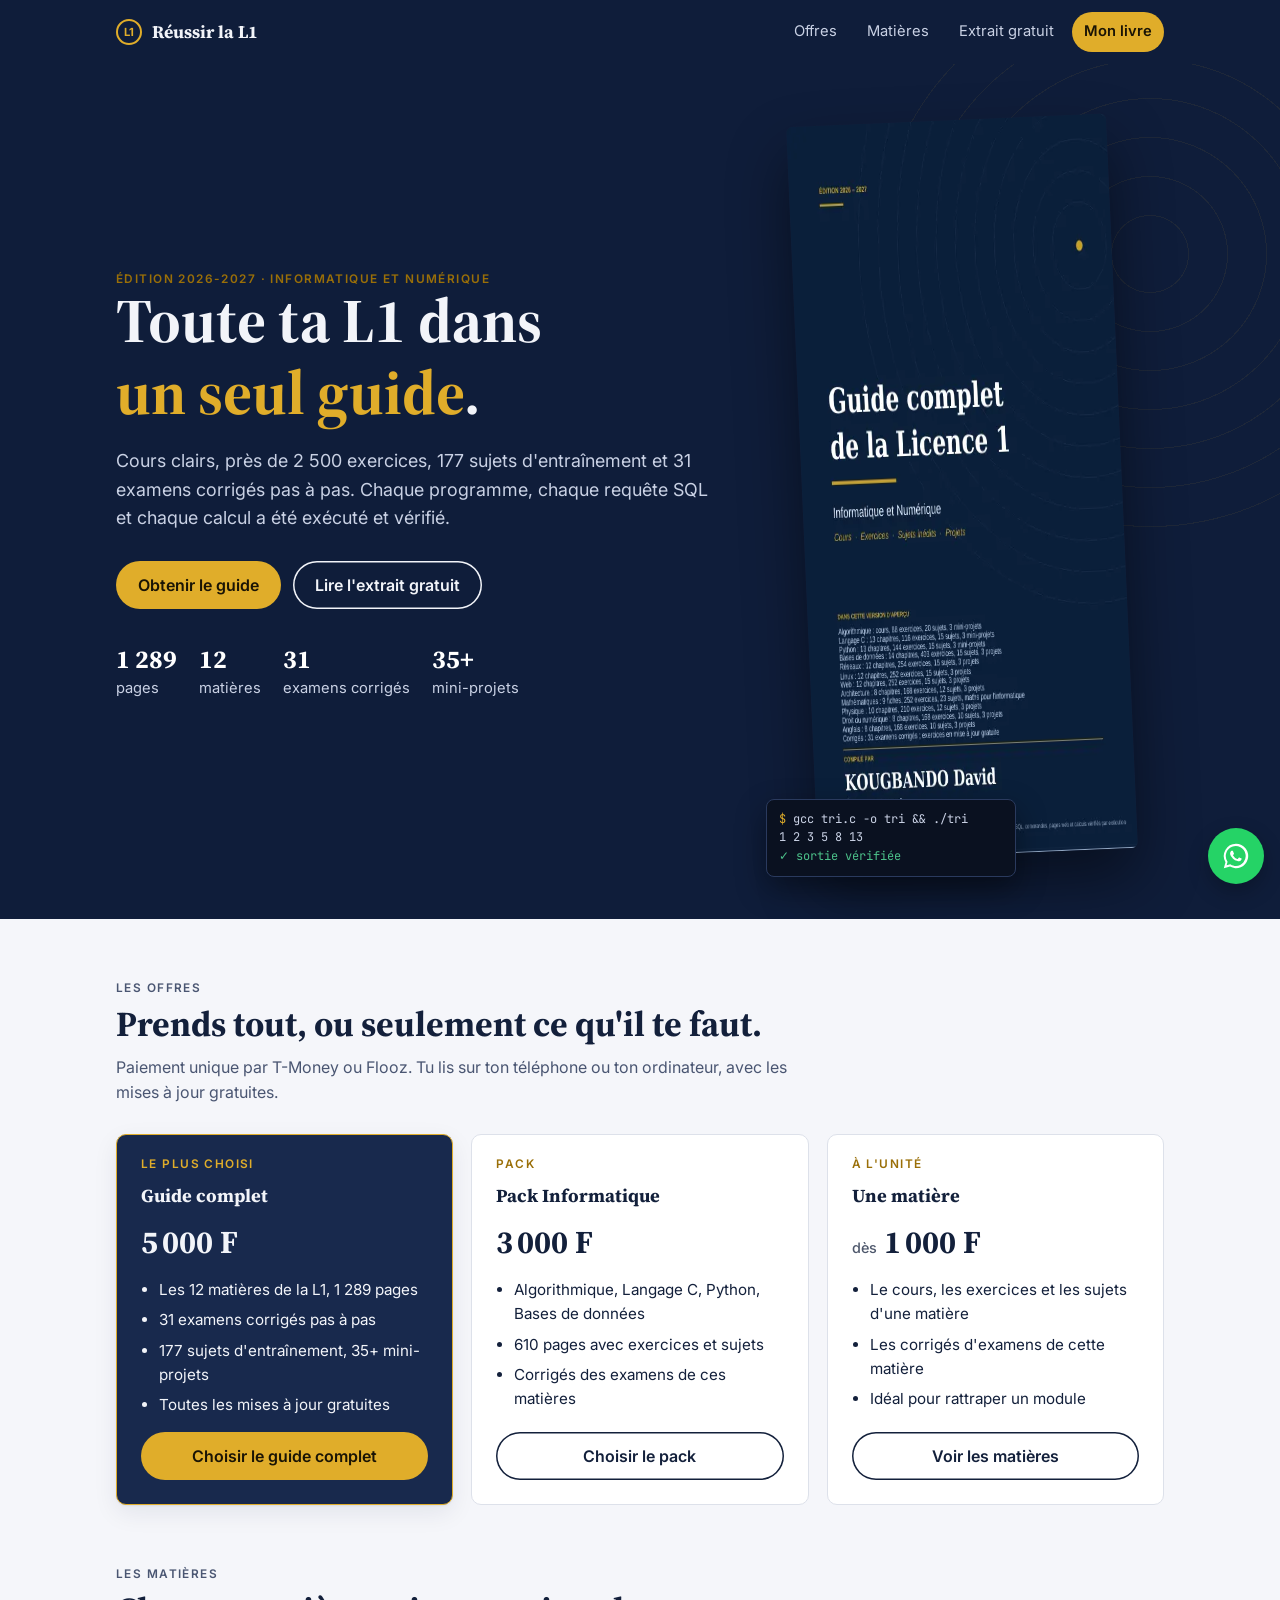
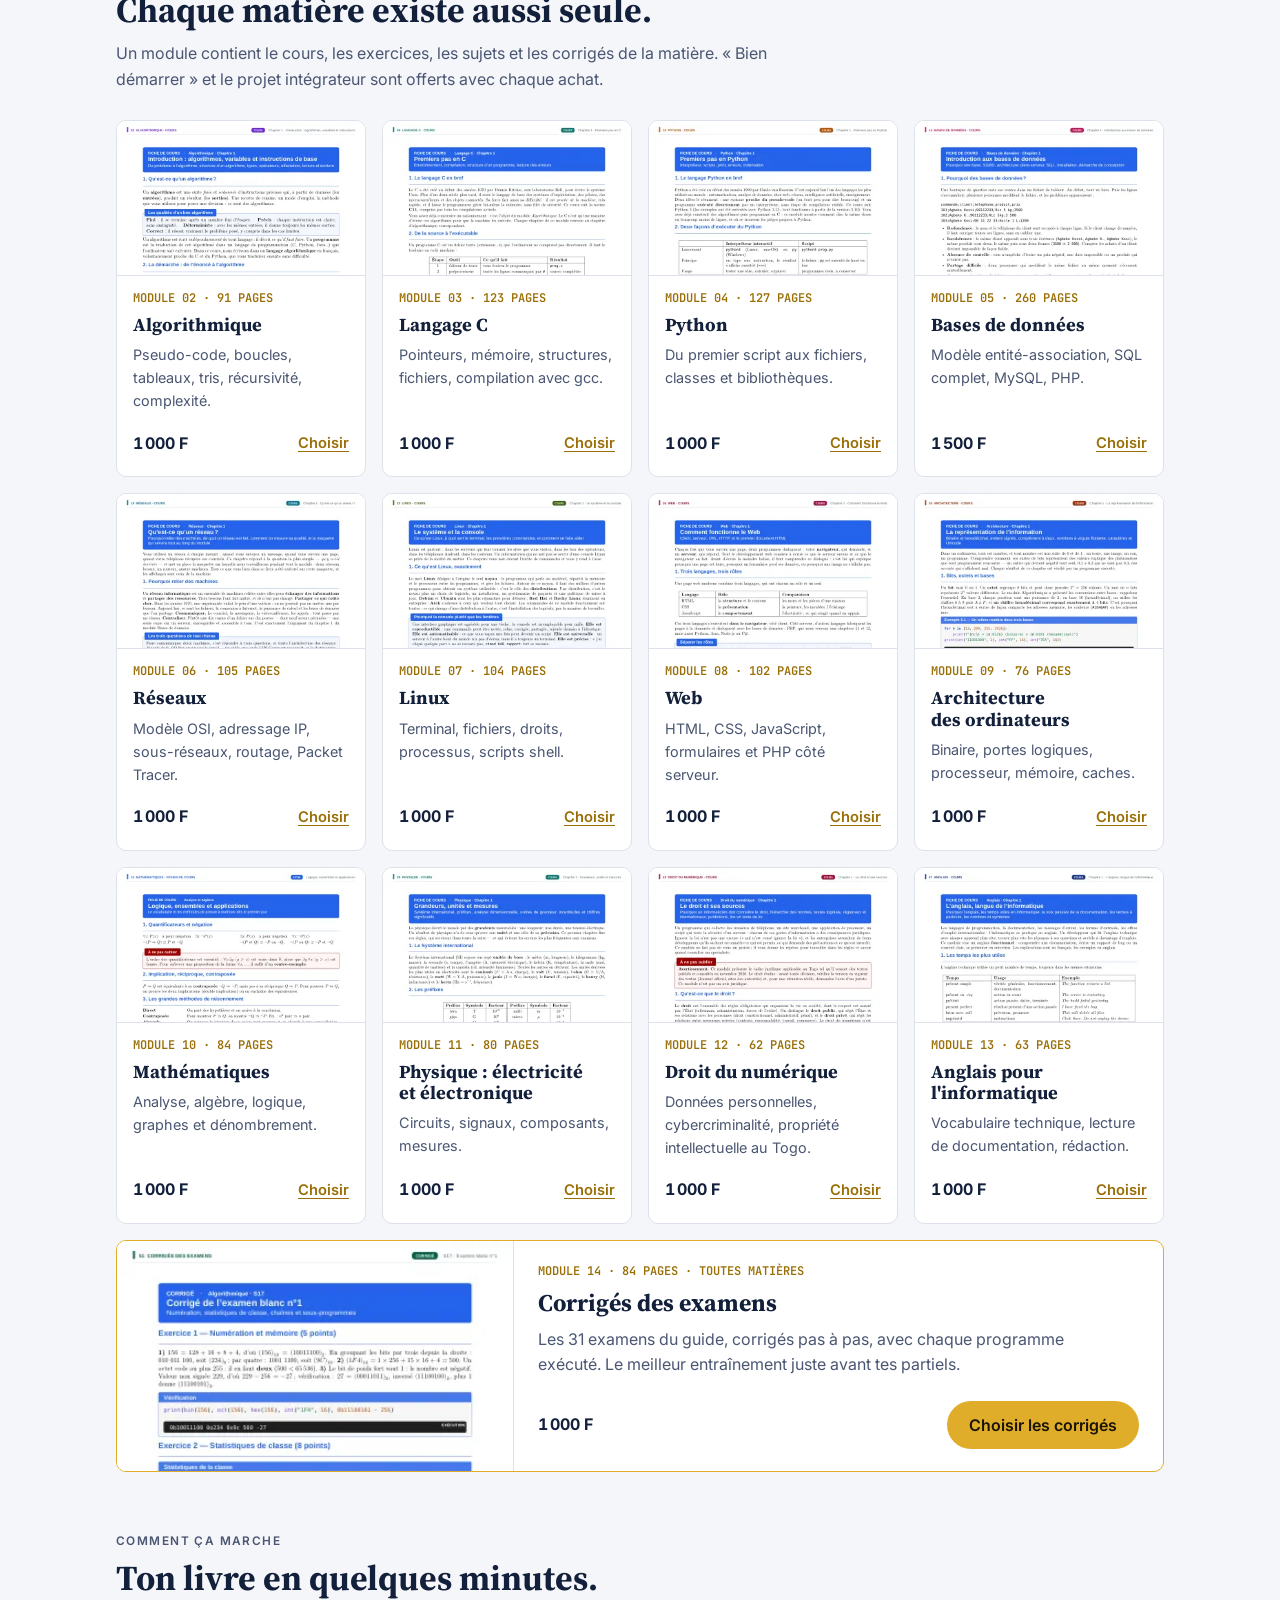
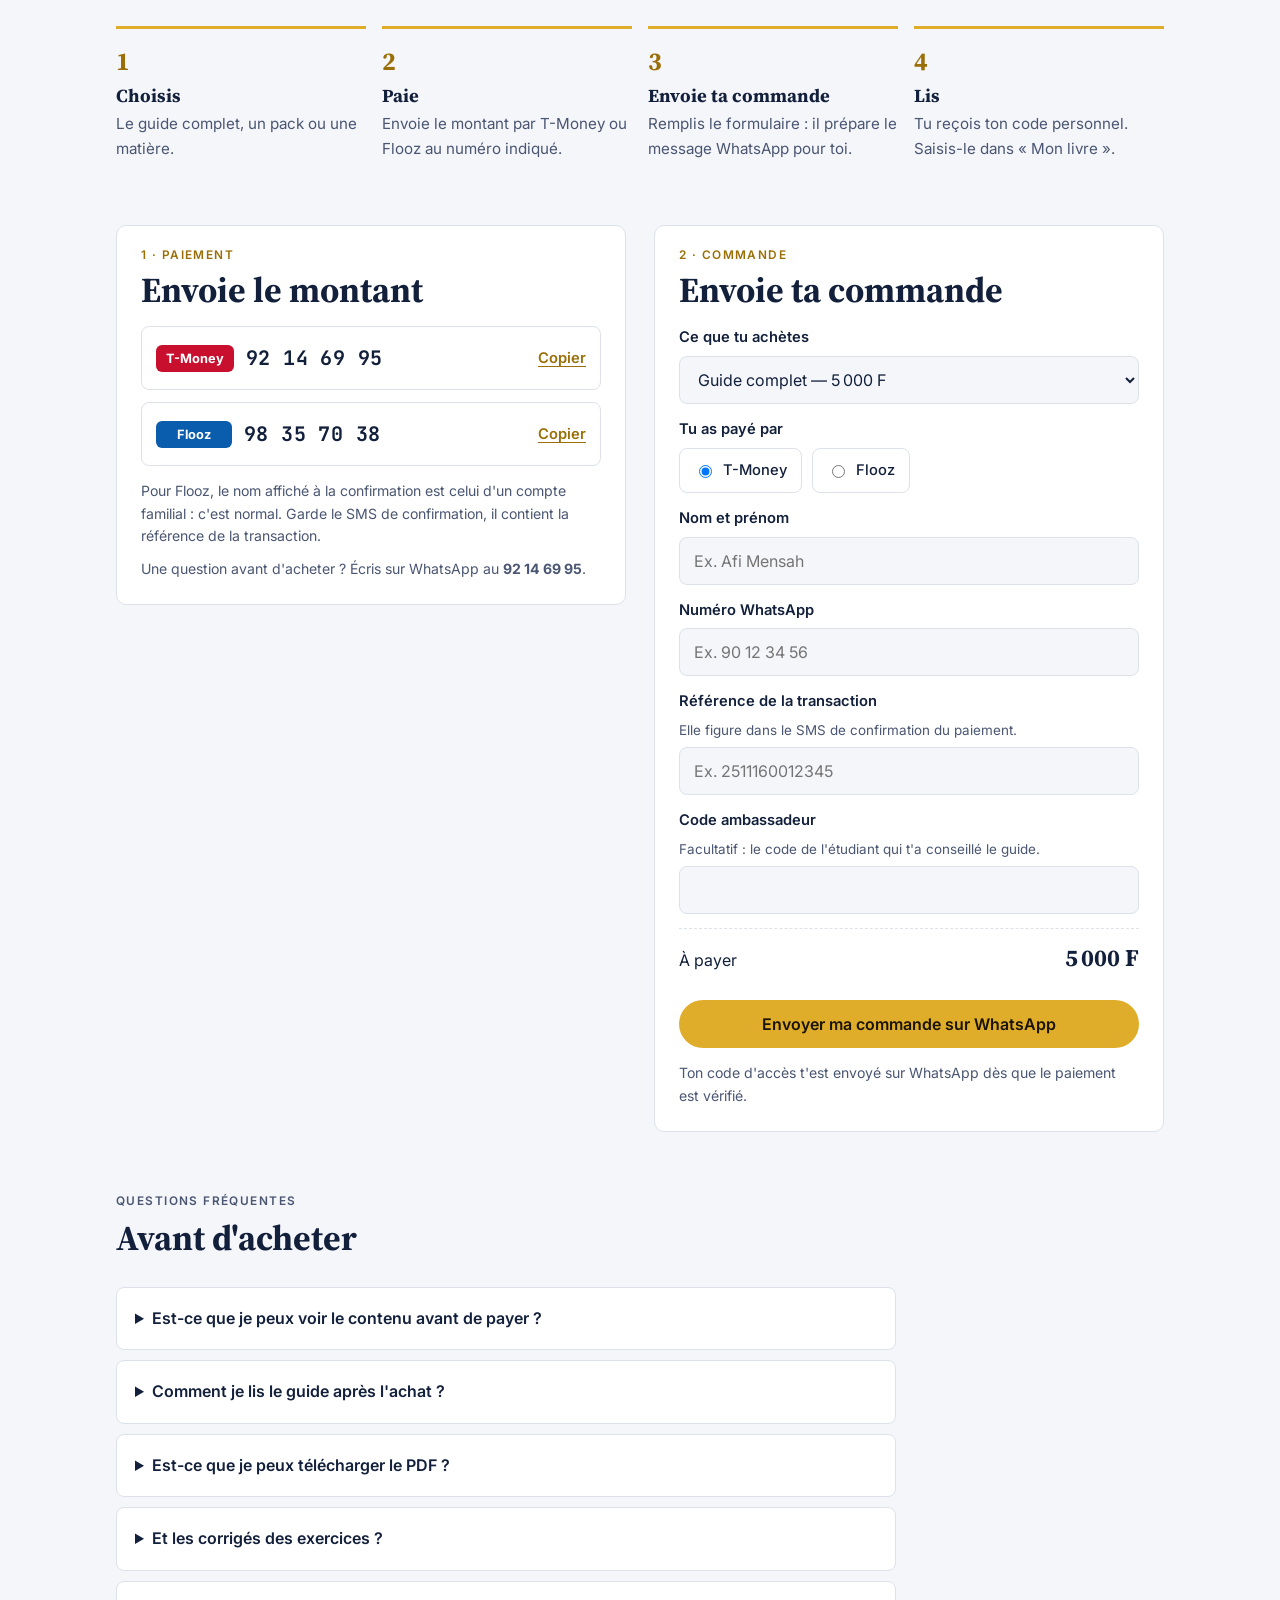
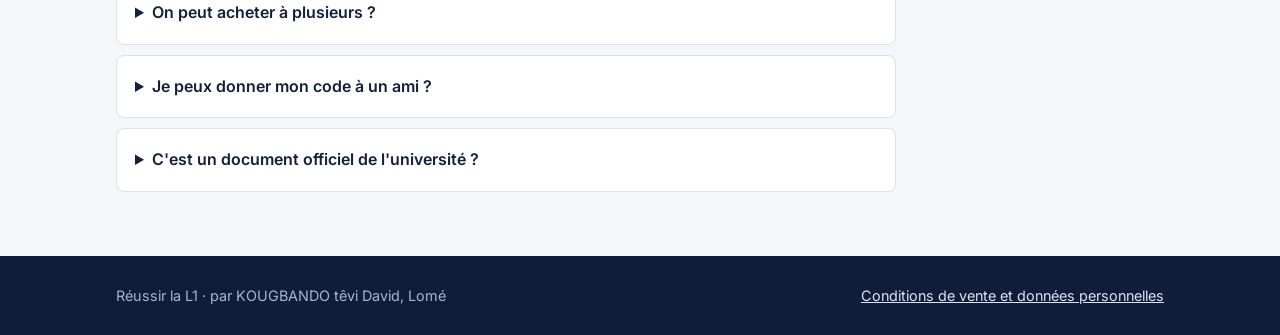
==== index.html @ f6e63cd3 "Site Réussir la L1" ====
<!doctype html>
<html lang="fr">
<head>
<meta charset="utf-8">
<meta name="viewport" content="width=device-width, initial-scale=1, viewport-fit=cover">
<title>Réussir la L1 — Guide complet Informatique et Numérique</title>
<meta name="description" content="Le guide complet de la L1 Informatique et Numérique : 1 289 pages de cours, près de 2 500 exercices, 31 examens corrigés. Extrait gratuit, paiement T-Money ou Flooz.">
<meta property="og:title" content="Réussir la L1 — Guide complet Informatique et Numérique">
<meta property="og:description" content="1 289 pages, 12 matières, 31 examens corrigés. Lis l'extrait gratuit.">
<meta property="og:image" content="img/couverture.webp">
<meta name="theme-color" content="#0f1d3a">
<link rel="icon" href="data:image/svg+xml,%3Csvg xmlns='http://www.w3.org/2000/svg' viewBox='0 0 64 64'%3E%3Ccircle cx='32' cy='32' r='30' fill='%230f1d3a'/%3E%3Ctext x='32' y='41' font-family='Georgia' font-weight='700' font-size='26' text-anchor='middle' fill='%23e0ad2a'%3EL1%3C/text%3E%3C/svg%3E">
<link rel="preconnect" href="https://fonts.googleapis.com">
<link rel="preconnect" href="https://fonts.gstatic.com" crossorigin>
<link rel="stylesheet" href="https://fonts.googleapis.com/css2?family=Inter:wght@400;500;600;700&family=JetBrains+Mono:wght@500&family=Source+Serif+4:opsz,wght@8..60,700&display=swap">
<link rel="stylesheet" href="assets/style.css">
</head>
<body>
<header class="barre">
  <div class="enveloppe">
    <a class="marque" href="./"><i>L1</i> Réussir la L1</a>
    <nav aria-label="Menu principal">
      <a href="#offres" class="cache-mobile">Offres</a>
      <a href="#modules" class="cache-mobile">Matières</a>
      <a href="lire.html?extrait=1" class="cache-mobile">Extrait gratuit</a>
      <a href="lire.html" class="acces">Mon livre</a>
    </nav>
  </div>
</header>

<main>
<section class="heros">
  <div class="enveloppe">
    <div>
      <p class="etiquette">Édition 2026-2027 · Informatique et Numérique</p>
      <h1>Toute ta L1 dans <em>un seul guide</em>.</h1>
      <p class="chapeau">Cours clairs, près de 2 500 exercices, 177 sujets d'entraînement et 31 examens corrigés pas à pas. Chaque programme, chaque requête SQL et chaque calcul a été exécuté et vérifié.</p>
      <div class="actions">
        <a class="bouton" href="#commander">Obtenir le guide</a>
        <a class="bouton secondaire" href="lire.html?extrait=1">Lire l'extrait gratuit</a>
      </div>
      <div class="preuves">
        <span><b>1 289</b>pages</span>
        <span><b>12</b>matières</span>
        <span><b>31</b>examens corrigés</span>
        <span><b>35+</b>mini-projets</span>
      </div>
    </div>
    <div class="couverture">
      <img src="img/couverture.webp" alt="Couverture du Guide complet de la Licence 1 Informatique et Numérique" width="520" height="735">
      <div class="terminal" aria-hidden="true">
        <div><span class="p">$</span> gcc tri.c -o tri &amp;&amp; ./tri</div>
        <div>1 2 3 5 8 13</div>
        <div class="v">✓ sortie vérifiée</div>
      </div>
    </div>
  </div>
</section>

<section class="bloc" id="offres">
  <div class="enveloppe">
    <div class="entete-bloc">
      <p class="etiquette">Les offres</p>
      <h2>Prends tout, ou seulement ce qu'il te faut.</h2>
      <p>Paiement unique par T-Money ou Flooz. Tu lis sur ton téléphone ou ton ordinateur, avec les mises à jour gratuites.</p>
    </div>
    <div class="offres" id="liste-offres"></div>
  </div>
</section>

<section class="bloc" id="modules" style="padding-top:0">
  <div class="enveloppe">
    <div class="entete-bloc">
      <p class="etiquette">Les matières</p>
      <h2>Chaque matière existe aussi seule.</h2>
      <p>Un module contient le cours, les exercices, les sujets et les corrigés de la matière. « Bien démarrer » et le projet intégrateur sont offerts avec chaque achat.</p>
    </div>
    <div class="rayon" id="rayon"></div>
    <article class="module bandeau" id="bandeau-corriges" hidden></article>
  </div>
</section>

<section class="bloc" style="padding-top:0">
  <div class="enveloppe">
    <div class="entete-bloc">
      <p class="etiquette">Comment ça marche</p>
      <h2>Ton livre en quelques minutes.</h2>
    </div>
    <div class="etapes">
      <div class="etape"><h3>Choisis</h3><p>Le guide complet, un pack ou une matière.</p></div>
      <div class="etape"><h3>Paie</h3><p>Envoie le montant par T-Money ou Flooz au numéro indiqué.</p></div>
      <div class="etape"><h3>Envoie ta commande</h3><p>Remplis le formulaire : il prépare le message WhatsApp pour toi.</p></div>
      <div class="etape"><h3>Lis</h3><p>Tu reçois ton code personnel. Saisis-le dans « Mon livre ».</p></div>
    </div>
  </div>
</section>

<section class="bloc" id="commander" style="padding-top:0">
  <div class="enveloppe commande">
    <div class="carte">
      <p class="etiquette">1 · Paiement</p>
      <h2 style="margin:8px 0 16px">Envoie le montant</h2>
      <div class="numeros">
        <div class="numero"><span class="op tm">T-Money</span><b id="num-tm">92 14 69 95</b><button class="lien-btn" type="button" data-copie="num-tm">Copier</button></div>
        <div class="numero"><span class="op fl">Flooz</span><b id="num-fl">98 35 70 38</b><button class="lien-btn" type="button" data-copie="num-fl">Copier</button></div>
      </div>
      <p class="note" style="margin-top:14px">Pour Flooz, le nom affiché à la confirmation est celui d'un compte familial : c'est normal. Garde le SMS de confirmation, il contient la référence de la transaction.</p>
      <p class="note" style="margin-top:10px">Une question avant d'acheter ? Écris sur WhatsApp au <b>92 14 69 95</b>.</p>
    </div>

    <div class="carte">
      <p class="etiquette">2 · Commande</p>
      <h2 style="margin:8px 0 16px">Envoie ta commande</h2>
      <form class="grille" id="form-commande" novalidate>
        <label for="c-produit">Ce que tu achètes
          <select id="c-produit" name="produit" required></select>
        </label>
        <div>
          <p style="font-weight:600;font-size:.92rem;margin-bottom:6px">Tu as payé par</p>
          <div class="radios">
            <label><input type="radio" name="op" value="T-Money" id="c-op-tm" checked> T-Money</label>
            <label><input type="radio" name="op" value="Flooz" id="c-op-fl"> Flooz</label>
          </div>
        </div>
        <label for="c-nom">Nom et prénom
          <input id="c-nom" name="nom" autocomplete="name" required maxlength="60" placeholder="Ex. Afi Mensah">
        </label>
        <label for="c-tel">Numéro WhatsApp
          <input id="c-tel" name="tel" type="tel" inputmode="tel" autocomplete="tel" required maxlength="20" placeholder="Ex. 90 12 34 56">
        </label>
        <label for="c-ref">Référence de la transaction <span class="aide">Elle figure dans le SMS de confirmation du paiement.</span>
          <input id="c-ref" name="ref" required maxlength="60" placeholder="Ex. 2511160012345">
        </label>
        <label for="c-amb">Code ambassadeur <span class="aide">Facultatif : le code de l'étudiant qui t'a conseillé le guide.</span>
          <input id="c-amb" name="amb" maxlength="20" autocapitalize="characters">
        </label>
        <div class="total"><span>À payer</span><b id="c-total">—</b></div>
        <p class="erreur" id="c-erreur" role="alert" hidden></p>
        <button class="bouton plein" type="submit">Envoyer ma commande sur WhatsApp</button>
        <p class="note">Ton code d'accès t'est envoyé sur WhatsApp dès que le paiement est vérifié.</p>
      </form>
    </div>
  </div>
</section>

<section class="bloc" id="faq" style="padding-top:0">
  <div class="enveloppe">
    <div class="entete-bloc">
      <p class="etiquette">Questions fréquentes</p>
      <h2>Avant d'acheter</h2>
    </div>
    <div class="faq">
      <details><summary>Est-ce que je peux voir le contenu avant de payer ?</summary><p>Oui : l'extrait gratuit de 50 pages montre des pages de chaque partie (cours, exercices, sujets, corrigés). Lis-le d'abord, puis décide.</p></details>
      <details><summary>Comment je lis le guide après l'achat ?</summary><p>Va dans « Mon livre » et saisis ton code personnel. Le guide s'ouvre dans ton navigateur, sur téléphone comme sur ordinateur. Ton code reste valable : tu peux revenir lire quand tu veux.</p></details>
      <details><summary>Est-ce que je peux télécharger le PDF ?</summary><p>Non. Le guide se lit sur le site, avec ton nom sur chaque page. C'est ce qui permet de le vendre à petit prix : si on pouvait le partager librement, il n'existerait pas.</p></details>
      <details><summary>Et les corrigés des exercices ?</summary><p>Les 31 examens sont entièrement corrigés. Les corrigés des exercices arrivent par mises à jour, gratuites pour les acheteurs : ils apparaîtront directement dans ton espace.</p></details>
      <details><summary>On peut acheter à plusieurs ?</summary><p>Oui : à partir de 5 étudiants qui achètent le guide complet ensemble, c'est 3 500 F chacun au lieu de 5 000 F. Écris sur WhatsApp pour organiser le groupe. Chaque étudiant reçoit son propre code.</p></details>
      <details><summary>Je peux donner mon code à un ami ?</summary><p>Non. Le code est personnel et ton nom apparaît sur chaque page. Un code partagé est désactivé.</p></details>
      <details><summary>C'est un document officiel de l'université ?</summary><p>Non. C'est un guide indépendant, écrit par un étudiant, pour aider à réviser. Il ne remplace pas les cours de tes enseignants.</p></details>
    </div>
  </div>
</section>
</main>

<footer>
  <div class="enveloppe">
    <span>Réussir la L1 · par KOUGBANDO têvi David, Lomé</span>
    <span><a href="conditions.html">Conditions de vente et données personnelles</a></span>
  </div>
</footer>

<a class="wa" id="wa-flottant" href="https://wa.me/22892146995" target="_blank" rel="noopener" aria-label="Écrire sur WhatsApp">
  <svg viewBox="0 0 32 32" aria-hidden="true"><path fill="currentColor" d="M16 3a13 13 0 0 0-11.2 19.6L3 29l6.6-1.7A13 13 0 1 0 16 3zm0 23.6c-2 0-4-.6-5.7-1.6l-.4-.2-3.9 1 1-3.8-.3-.4A10.6 10.6 0 1 1 16 26.6zm5.8-7.9c-.3-.2-1.9-.9-2.2-1-.3-.1-.5-.2-.7.2l-1 1.2c-.2.2-.4.2-.7.1a8.7 8.7 0 0 1-4.3-3.8c-.3-.5.3-.5.9-1.6.1-.2 0-.4 0-.5l-1-2.4c-.3-.6-.5-.5-.7-.5h-.6c-.2 0-.5.1-.8.4-.3.3-1 1-1 2.5s1.1 2.9 1.2 3.1c.2.2 2.1 3.2 5.1 4.5 1.9.8 2.6.9 3.6.7.6-.1 1.9-.8 2.1-1.5.3-.7.3-1.3.2-1.5-.1-.1-.3-.2-.6-.4z"/></svg>
</a>

<script src="assets/commun.js"></script>
<script src="assets/accueil.js"></script>
</body>
</html>
---- assets/style.css ----
/* Réussir la L1 — même identité que la couverture du guide :
   bleu nuit d'encre, or des filets, papier légèrement bleuté.
   Mise en page : une colonne éditoriale, les modules en rayonnage. */
:root {
  --papier: #f5f6fa;
  --carte: #ffffff;
  --encre: #13203b;
  --encre-douce: #4a5672;
  --ligne: #dde1ea;
  --nuit: #0f1d3a;
  --nuit-2: #18294d;
  --or: #9a6f08;
  --or-vif: #e0ad2a;
  --sur-nuit: #f2f4f9;
  --ok: #1d7a4e;
  --alerte: #b3261e;
  --ombre: 0 1px 2px rgba(15, 29, 58, .06), 0 8px 24px rgba(15, 29, 58, .08);
  --titre: "Source Serif 4", "Georgia", "Times New Roman", serif;
  --texte: "Inter", system-ui, -apple-system, "Segoe UI", Roboto, sans-serif;
  --mono: "JetBrains Mono", ui-monospace, "SFMono-Regular", Consolas, monospace;
  --r: 10px;
}
@media (prefers-color-scheme: dark) {
  :root:not([data-theme="light"]) {
    --papier: #0b1428; --carte: #121e38; --encre: #e8ebf3; --encre-douce: #a7b0c6;
    --ligne: #24324f; --nuit: #070e1e; --nuit-2: #101b33; --or: #e6b94a;
    --or-vif: #e6b94a; --sur-nuit: #eef1f8; --ok: #4cc28a; --alerte: #ff8a80;
    --ombre: 0 1px 2px rgba(0,0,0,.3), 0 8px 24px rgba(0,0,0,.35);
    color-scheme: dark;
  }
}
:root[data-theme="dark"] {
  --papier: #0b1428; --carte: #121e38; --encre: #e8ebf3; --encre-douce: #a7b0c6;
  --ligne: #24324f; --nuit: #070e1e; --nuit-2: #101b33; --or: #e6b94a;
  --or-vif: #e6b94a; --sur-nuit: #eef1f8; --ok: #4cc28a; --alerte: #ff8a80;
  --ombre: 0 1px 2px rgba(0,0,0,.3), 0 8px 24px rgba(0,0,0,.35);
  color-scheme: dark;
}

* { box-sizing: border-box; }
[hidden] { display: none !important; }
html { -webkit-text-size-adjust: 100%; }
body {
  margin: 0; background: var(--papier); color: var(--encre);
  font: 16px/1.6 var(--texte);
}
img { max-width: 100%; display: block; }
a { color: inherit; }
h1, h2, h3 { font-family: var(--titre); line-height: 1.15; text-wrap: balance; margin: 0; }
h2 { font-size: clamp(1.6rem, 3.6vw, 2.2rem); }
h3 { font-size: 1.15rem; }
p { margin: 0; }
:focus-visible { outline: 3px solid var(--or-vif); outline-offset: 2px; border-radius: 4px; }

.enveloppe {
  max-width: 1080px; margin: 0 auto;
  padding-left: max(16px, env(safe-area-inset-left, 0px));
  padding-right: max(16px, env(safe-area-inset-right, 0px));
}
.etiquette {
  font: 600 .74rem/1 var(--texte); letter-spacing: .12em; text-transform: uppercase;
  color: var(--or);
}

/* Barre du haut */
.barre {
  position: sticky; top: env(safe-area-inset-top, 0px); z-index: 20;
  background: var(--nuit); color: var(--sur-nuit);
}
body::before {
  content: ""; position: fixed; inset: 0 0 auto; z-index: 21;
  height: env(safe-area-inset-top, 0px); background: var(--nuit);
}
.barre .enveloppe { display: flex; align-items: center; gap: 16px; padding-block: 12px; }
.marque { display: flex; align-items: center; gap: 10px; text-decoration: none; font: 700 1.1rem var(--titre); }
.marque i { width: 26px; height: 26px; border-radius: 50%; border: 2px solid var(--or-vif); display: grid; place-items: center; font: 700 .7rem var(--texte); font-style: normal; color: var(--or-vif); }
.barre nav { margin-left: auto; display: flex; gap: 6px; flex-wrap: wrap; }
.barre nav a { text-decoration: none; padding: 8px 12px; border-radius: 999px; font-size: .92rem; color: #c9d1e4; }
.barre nav a:hover { color: #fff; background: rgba(255,255,255,.08); }
.barre nav a.acces { background: var(--or-vif); color: #1a1405; font-weight: 600; }
@media (max-width: 640px) { .barre nav a.cache-mobile { display: none; } }

/* Boutons */
.bouton {
  display: inline-flex; align-items: center; justify-content: center; gap: 8px;
  padding: 13px 22px; border-radius: 999px; border: 0; cursor: pointer;
  font: 600 1rem var(--texte); text-decoration: none; min-height: 48px;
  background: var(--or-vif); color: #1a1405;
  transition: transform .15s ease, filter .15s ease;
}
.bouton:hover { filter: brightness(1.05); transform: translateY(-1px); }
.bouton.secondaire { background: transparent; color: inherit; box-shadow: inset 0 0 0 1.5px currentColor; }
.bouton.plein { width: 100%; }
.bouton[disabled] { opacity: .55; cursor: not-allowed; transform: none; }

/* Héros */
.heros { background: var(--nuit); color: var(--sur-nuit); overflow: hidden; position: relative; }
.heros::after {
  content: ""; position: absolute; right: -180px; top: -120px; width: 620px; height: 620px;
  border-radius: 50%; pointer-events: none;
  background: repeating-radial-gradient(circle, transparent 0 38px, rgba(224,173,42,.07) 38px 39px);
}
.heros .enveloppe {
  display: grid; grid-template-columns: 1.2fr .8fr; gap: 40px; align-items: center;
  padding-block: 56px 64px; position: relative; z-index: 1;
}
.heros h1 { font-size: clamp(2.3rem, 6vw, 3.9rem); }
.heros h1 em { font-style: normal; color: var(--or-vif); }
.heros .chapeau { font-size: 1.12rem; color: #c9d1e4; margin-top: 18px; max-width: 34em; }
.heros .actions { display: flex; flex-wrap: wrap; gap: 12px; margin-top: 28px; }
.heros .actions .secondaire { color: var(--sur-nuit); }
.preuves { display: flex; flex-wrap: wrap; gap: 22px; margin-top: 32px; font-size: .92rem; color: #c9d1e4; }
.preuves b { display: block; font: 700 1.6rem var(--titre); color: #fff; font-variant-numeric: tabular-nums; }
.couverture { position: relative; justify-self: center; width: min(320px, 100%); }
.couverture img { border-radius: 6px; box-shadow: 0 30px 60px rgba(0,0,0,.45); transform: rotate(-2.5deg); }
.terminal {
  position: absolute; left: -36px; bottom: -22px; width: 250px; max-width: 80%;
  background: #0a1120; border: 1px solid #2a3a5e; border-radius: 8px; padding: 10px 12px;
  font: 12px/1.55 var(--mono); color: #c9d1e4; box-shadow: 0 12px 30px rgba(0,0,0,.4);
}
.terminal .p { color: var(--or-vif); }
.terminal .v { color: #4cc28a; }
@media (max-width: 820px) {
  .heros .enveloppe { grid-template-columns: 1fr; padding-block: 36px 52px; }
  .couverture { width: min(190px, 56%); margin-top: 4px; }
  .preuves { display: grid; grid-template-columns: repeat(4, minmax(0, 1fr)); gap: 10px; font-size: .8rem; line-height: 1.3; }
  .preuves b { font-size: 1.3rem; }
  .terminal { left: -60px; bottom: -16px; width: 210px; font-size: 11px; }
}

/* Sections */
section.bloc { padding-block: 64px; }
.entete-bloc { display: grid; gap: 10px; margin-bottom: 28px; max-width: 42em; }
.entete-bloc p { color: var(--encre-douce); }

/* Offres */
.offres { display: grid; grid-template-columns: repeat(3, minmax(0, 1fr)); gap: 18px; }
.offre {
  background: var(--carte); border: 1px solid var(--ligne); border-radius: var(--r);
  padding: 24px; display: flex; flex-direction: column; gap: 14px; min-width: 0;
}
.offre.vedette { background: var(--nuit-2); color: var(--sur-nuit); border-color: var(--or-vif); box-shadow: var(--ombre); }
.offre .prix { font: 700 2rem var(--titre); font-variant-numeric: tabular-nums; }
.offre .prix small { font: 500 .9rem var(--texte); opacity: .75; }
.offre ul { margin: 0; padding-left: 18px; display: grid; gap: 6px; font-size: .95rem; }
.offre .bouton { margin-top: auto; }
.offre.vedette .etiquette { color: var(--or-vif); }
@media (max-width: 860px) { .offres { grid-template-columns: 1fr; } }

/* Rayonnage des modules */
.rayon { display: grid; grid-template-columns: repeat(auto-fill, minmax(230px, 1fr)); gap: 16px; }
.module {
  background: var(--carte); border: 1px solid var(--ligne); border-radius: var(--r);
  overflow: hidden; display: flex; flex-direction: column; min-width: 0;
}
.module .apercu { aspect-ratio: 16 / 10; overflow: hidden; background: #fff; border-bottom: 1px solid var(--ligne); }
.module .apercu img { width: 100%; height: auto; object-fit: cover; object-position: top; }
.module .corps { padding: 14px 16px 16px; display: flex; flex-direction: column; gap: 8px; flex: 1; }
.module .num { font: 600 .75rem var(--mono); color: var(--or); }
.module p { font-size: .9rem; color: var(--encre-douce); }
.module .pied { display: flex; align-items: center; justify-content: space-between; gap: 8px; margin-top: auto; padding-top: 6px; }
.module .pied b { font-variant-numeric: tabular-nums; }
.bandeau { margin-top: 16px; flex-direction: row; border-color: var(--or-vif); }
.bandeau .apercu { aspect-ratio: auto; width: 38%; max-height: 230px; border-bottom: 0; border-right: 1px solid var(--ligne); }
.bandeau .corps { padding: 22px 24px; gap: 10px; }
.bandeau h3 { font-size: 1.5rem; }
.bandeau p { font-size: 1rem; max-width: 36em; }
@media (max-width: 640px) {
  .bandeau { flex-direction: column; }
  .bandeau .apercu { width: 100%; aspect-ratio: 16 / 10; border-right: 0; border-bottom: 1px solid var(--ligne); }
}
.lien-btn { background: none; border: 0; padding: 8px 0; color: var(--or); font: 600 .92rem var(--texte); cursor: pointer; text-decoration: underline; text-underline-offset: 3px; }
.badge { font: 600 .72rem var(--texte); padding: 3px 8px; border-radius: 999px; background: color-mix(in srgb, var(--or-vif) 22%, transparent); color: var(--or); }

/* Étapes d'achat */
.etapes { display: grid; grid-template-columns: repeat(4, minmax(0, 1fr)); gap: 16px; counter-reset: e; }
.etape { border-top: 3px solid var(--or-vif); padding-top: 14px; display: grid; gap: 6px; }
.etape::before { counter-increment: e; content: counter(e); font: 700 1.6rem var(--titre); color: var(--or); }
.etape p { color: var(--encre-douce); font-size: .95rem; }
@media (max-width: 860px) { .etapes { grid-template-columns: repeat(2, minmax(0, 1fr)); } }
@media (max-width: 480px) { .etapes { grid-template-columns: 1fr; } }

/* Commande */
.commande { display: grid; grid-template-columns: 1fr 1fr; gap: 28px; align-items: start; }
@media (max-width: 860px) { .commande { grid-template-columns: 1fr; } }
.carte { background: var(--carte); border: 1px solid var(--ligne); border-radius: var(--r); padding: 24px; min-width: 0; }
.numeros { display: grid; gap: 12px; }
.numero { display: flex; align-items: center; gap: 12px; padding: 14px; border-radius: 8px; border: 1px solid var(--ligne); }
.numero .op { font: 700 .8rem var(--texte); padding: 6px 10px; border-radius: 6px; color: #fff; min-width: 76px; text-align: center; }
.numero .op.tm { background: #c8102e; }
.numero .op.fl { background: #0a5cad; }
.numero b { font: 700 1.25rem var(--mono); font-variant-numeric: tabular-nums; letter-spacing: .02em; }
.numero button { margin-left: auto; }
.note { font-size: .88rem; color: var(--encre-douce); }
form.grille { display: grid; gap: 14px; }
label { display: grid; gap: 6px; font-weight: 600; font-size: .92rem; }
label span.aide { font-weight: 400; color: var(--encre-douce); font-size: .84rem; }
input, select, textarea {
  font: 400 1rem var(--texte); padding: 12px 14px; border-radius: 8px; width: 100%;
  border: 1.5px solid var(--ligne); background: var(--papier); color: var(--encre); min-height: 48px;
}
input:focus, select:focus { border-color: var(--or-vif); outline: none; }
.radios { display: flex; gap: 10px; flex-wrap: wrap; }
.radios label { display: flex; align-items: center; gap: 8px; font-weight: 500; padding: 10px 14px; border: 1.5px solid var(--ligne); border-radius: 8px; cursor: pointer; }
.radios input { width: auto; min-height: 0; }
.total { display: flex; justify-content: space-between; align-items: baseline; padding: 12px 0; border-top: 1px dashed var(--ligne); }
.total b { font: 700 1.5rem var(--titre); font-variant-numeric: tabular-nums; }
.erreur { color: var(--alerte); font-size: .9rem; }
.succes { color: var(--ok); font-size: .95rem; }

/* FAQ */
.faq { display: grid; gap: 10px; max-width: 780px; }
.faq details { background: var(--carte); border: 1px solid var(--ligne); border-radius: 8px; padding: 4px 18px; }
.faq summary { cursor: pointer; padding: 14px 0; font-weight: 600; }
.faq details p { padding-bottom: 16px; color: var(--encre-douce); }

/* Pied */
footer { background: var(--nuit); color: #aab4cc; font-size: .9rem; }
footer .enveloppe { display: flex; flex-wrap: wrap; gap: 14px 28px; justify-content: space-between; padding-block: 28px; }
footer a { color: #dfe4f0; }

/* Bouton WhatsApp flottant */
.wa {
  position: fixed; z-index: 30; width: 56px; height: 56px; border-radius: 50%;
  right: calc(16px + env(safe-area-inset-right, 0px));
  bottom: calc(16px + env(safe-area-inset-bottom, 0px));
  background: #25d366; color: #fff; display: grid; place-items: center;
  box-shadow: 0 8px 20px rgba(0,0,0,.25);
}
.wa svg { width: 30px; height: 30px; }

/* Pages simples (lecteur, admin, conditions) */
.page { padding-block: 32px 64px; }
.etroit { max-width: 520px; margin: 0 auto; }
.texte-long { max-width: 720px; }
.texte-long h2 { font-size: 1.35rem; margin: 28px 0 8px; }
.texte-long p, .texte-long li { color: var(--encre-douce); }

@media (prefers-reduced-motion: reduce) {
  * { transition: none !important; animation: none !important; }
}
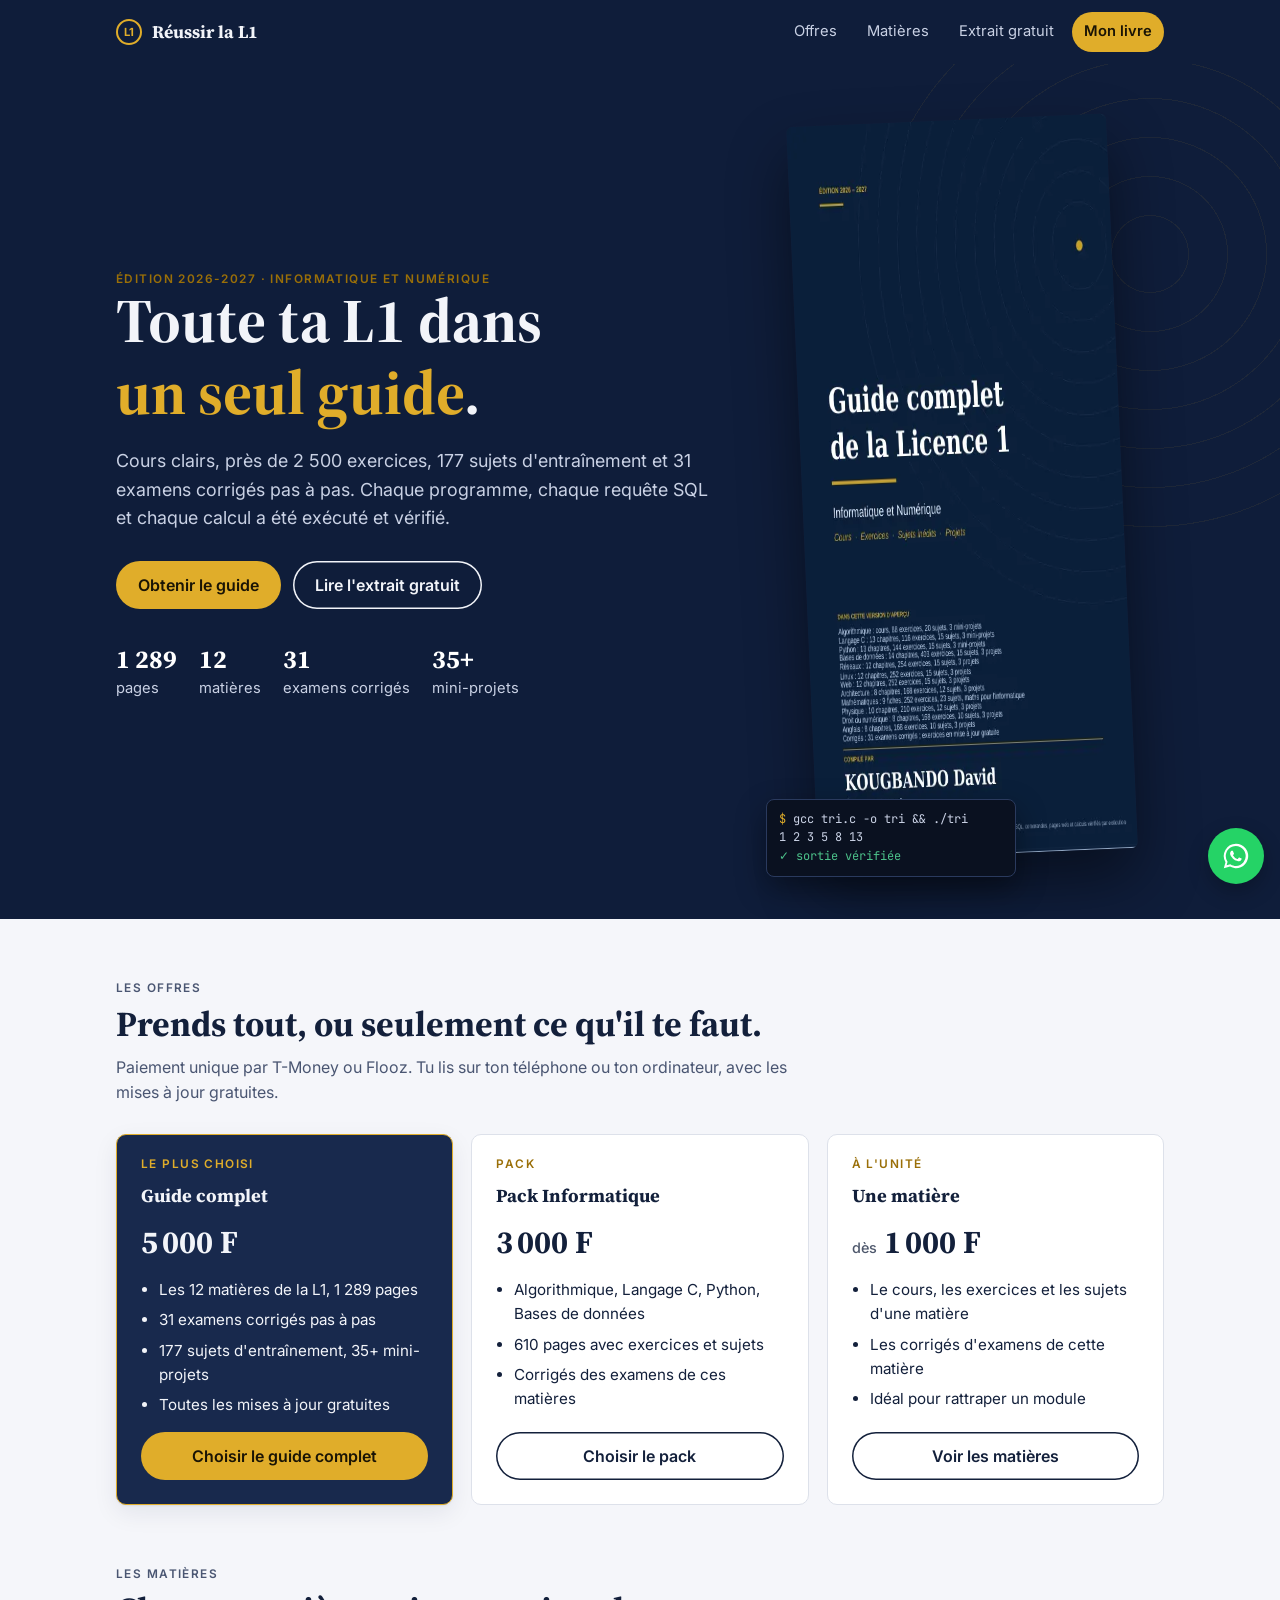
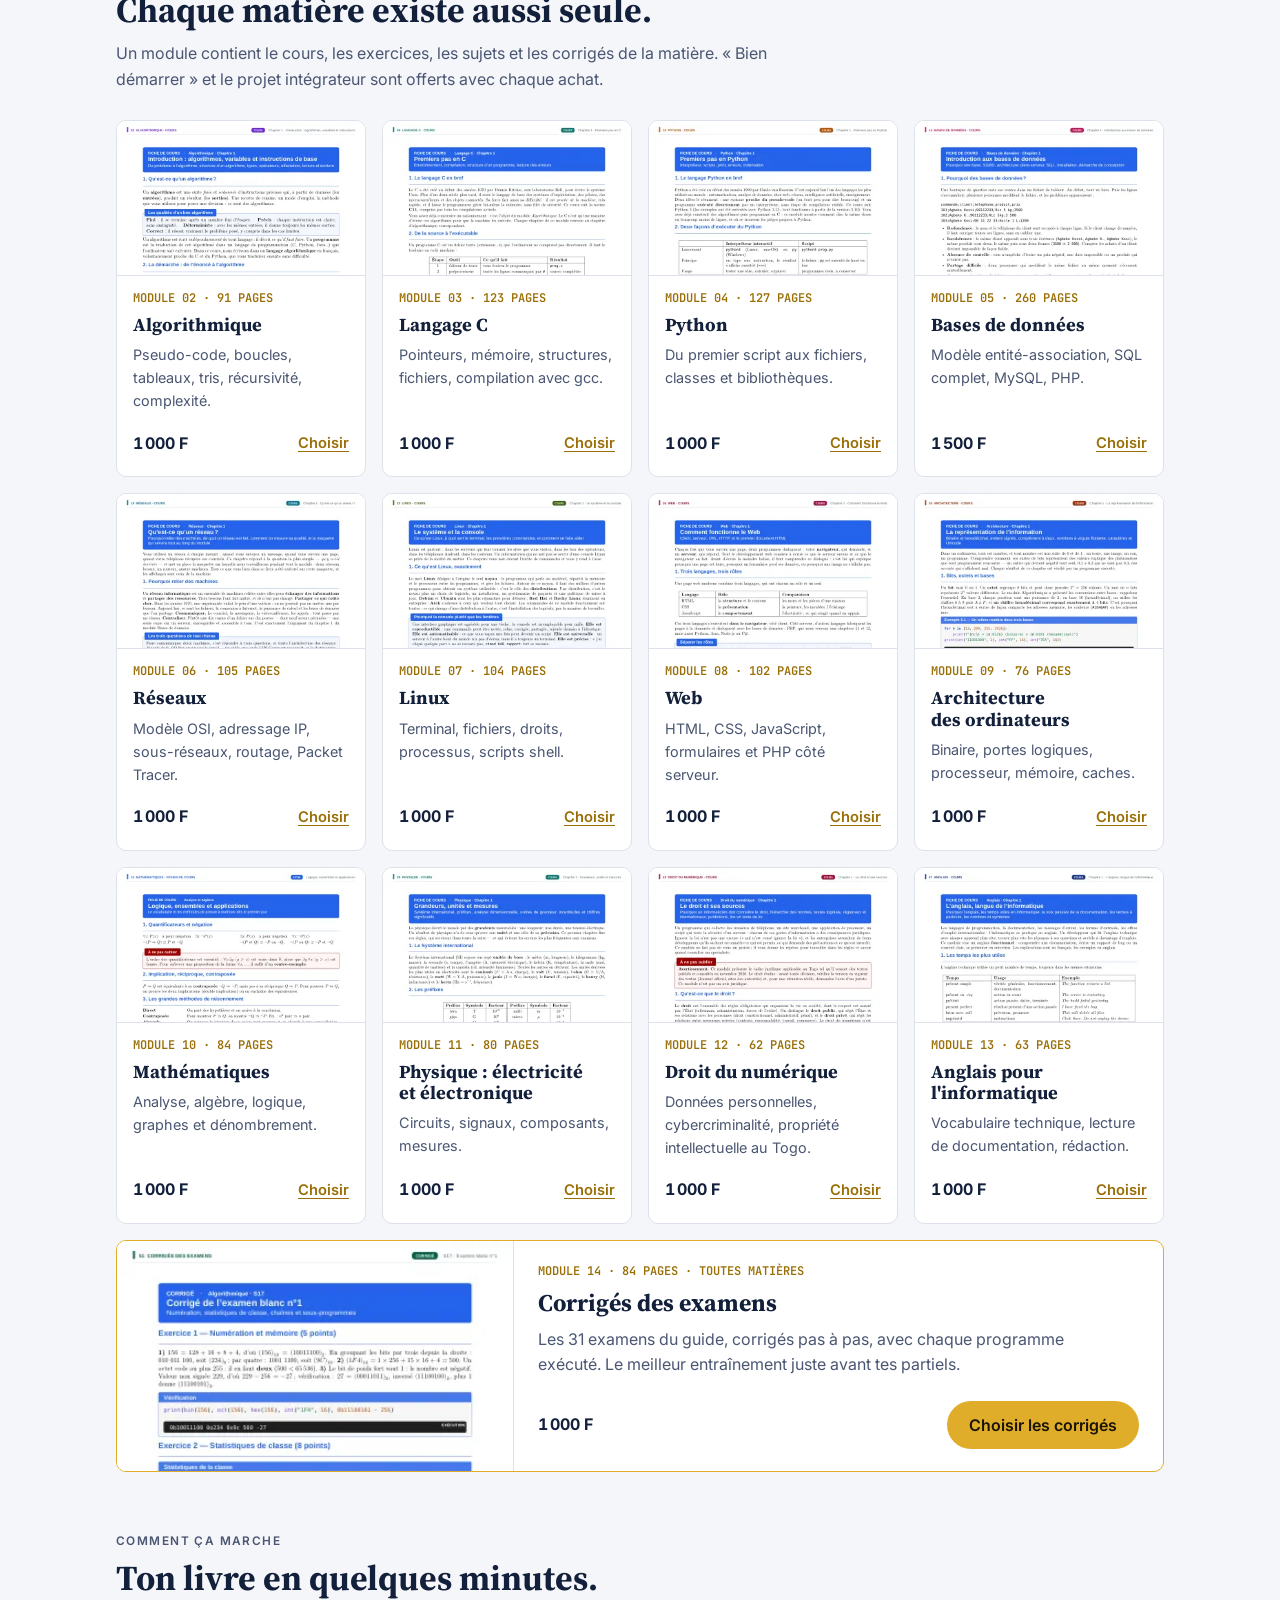
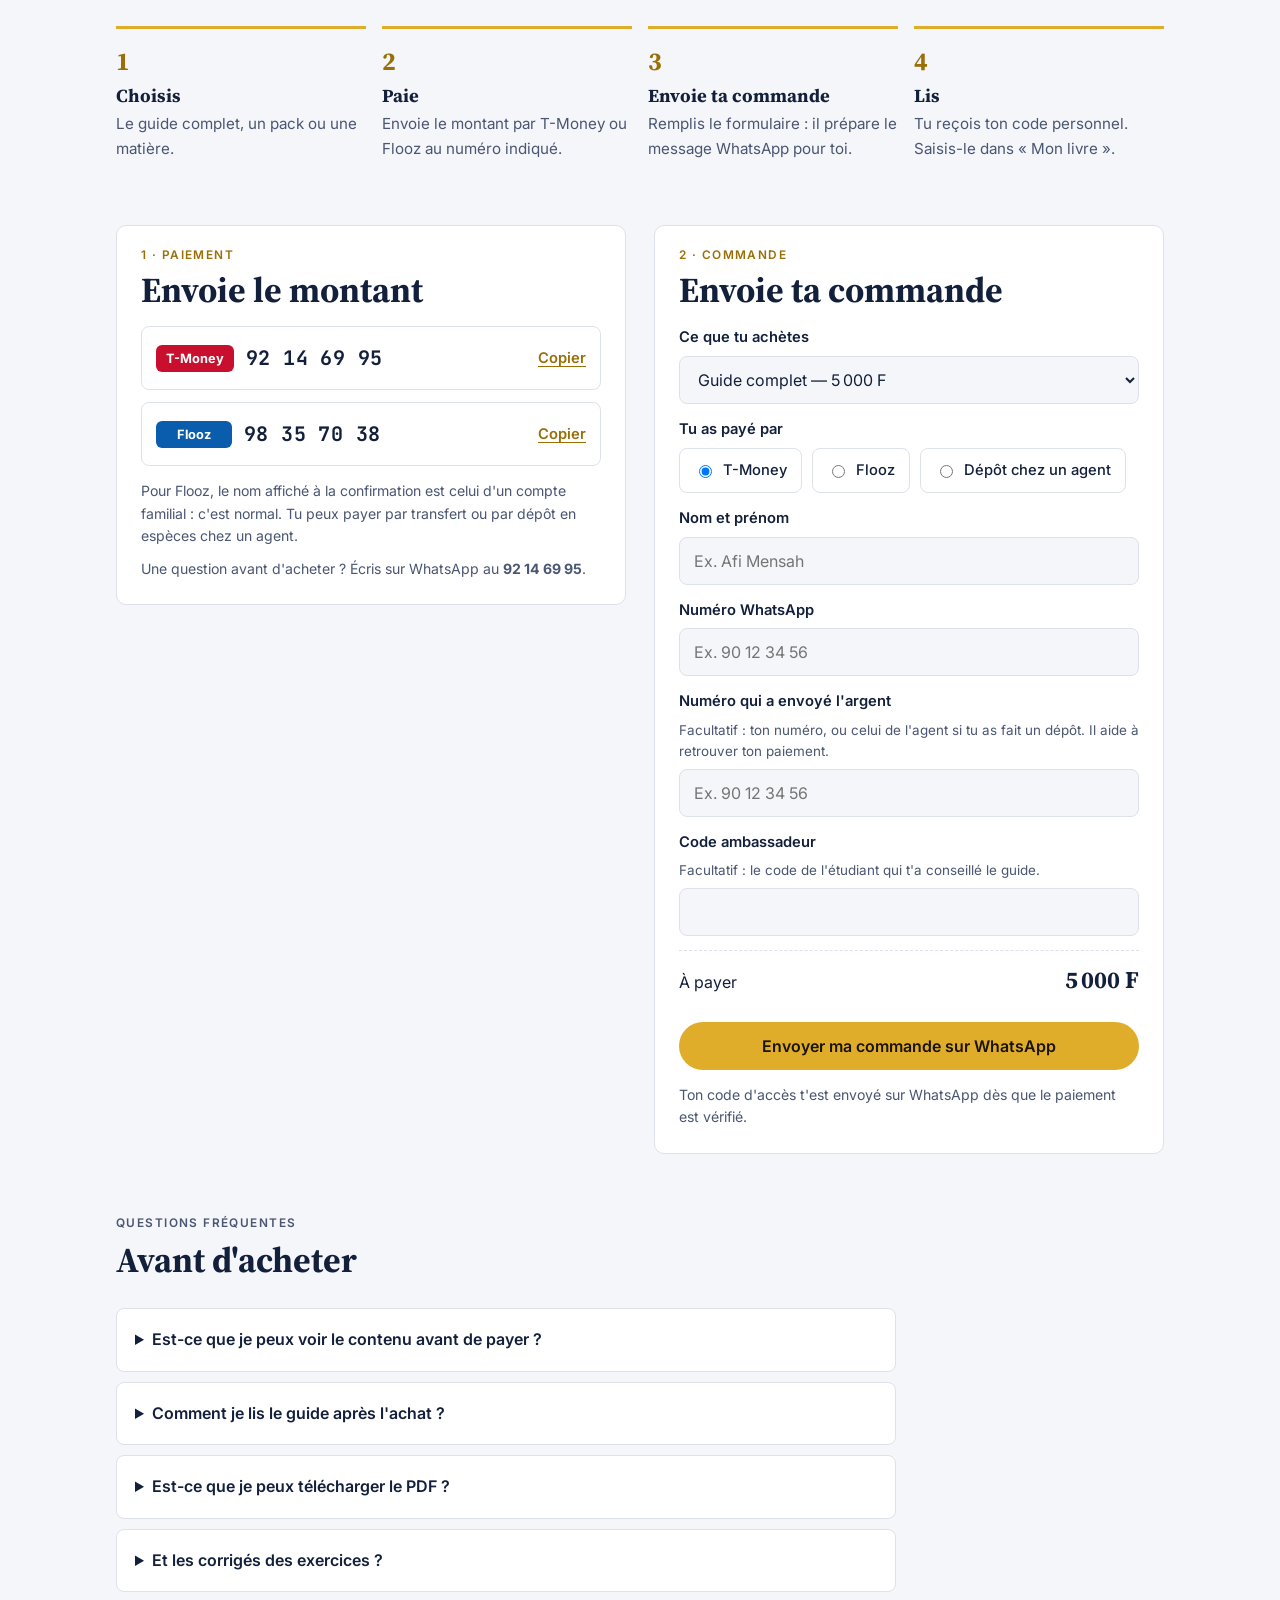
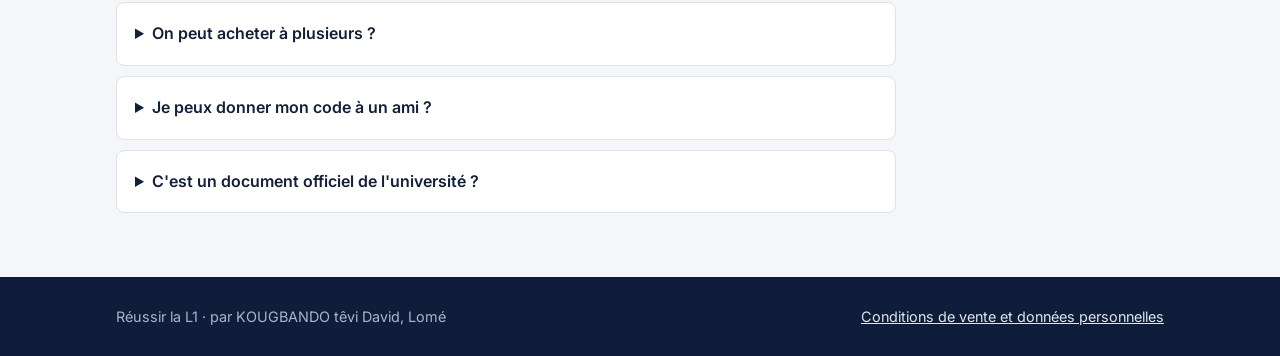
==== commit cf9274c0: "Commande : numéro de paiement facultatif, dépôt chez un agent" ====
--- a/index.html
+++ b/index.html
@@ -104,7 +104,7 @@
         <div class="numero"><span class="op tm">T-Money</span><b id="num-tm">92 14 69 95</b><button class="lien-btn" type="button" data-copie="num-tm">Copier</button></div>
         <div class="numero"><span class="op fl">Flooz</span><b id="num-fl">98 35 70 38</b><button class="lien-btn" type="button" data-copie="num-fl">Copier</button></div>
       </div>
-      <p class="note" style="margin-top:14px">Pour Flooz, le nom affiché à la confirmation est celui d'un compte familial : c'est normal. Garde le SMS de confirmation, il contient la référence de la transaction.</p>
+      <p class="note" style="margin-top:14px">Pour Flooz, le nom affiché à la confirmation est celui d'un compte familial : c'est normal. Tu peux payer par transfert ou par dépôt en espèces chez un agent.</p>
       <p class="note" style="margin-top:10px">Une question avant d'acheter ? Écris sur WhatsApp au <b>92 14 69 95</b>.</p>
     </div>
 
@@ -120,6 +120,7 @@
           <div class="radios">
             <label><input type="radio" name="op" value="T-Money" id="c-op-tm" checked> T-Money</label>
             <label><input type="radio" name="op" value="Flooz" id="c-op-fl"> Flooz</label>
+            <label><input type="radio" name="op" value="Dépôt chez un agent" id="c-op-ag"> Dépôt chez un agent</label>
           </div>
         </div>
         <label for="c-nom">Nom et prénom
@@ -128,8 +129,8 @@
         <label for="c-tel">Numéro WhatsApp
           <input id="c-tel" name="tel" type="tel" inputmode="tel" autocomplete="tel" required maxlength="20" placeholder="Ex. 90 12 34 56">
         </label>
-        <label for="c-ref">Référence de la transaction <span class="aide">Elle figure dans le SMS de confirmation du paiement.</span>
-          <input id="c-ref" name="ref" required maxlength="60" placeholder="Ex. 2511160012345">
+        <label for="c-ref">Numéro qui a envoyé l'argent <span class="aide">Facultatif : ton numéro, ou celui de l'agent si tu as fait un dépôt. Il aide à retrouver ton paiement.</span>
+          <input id="c-ref" name="ref" type="tel" inputmode="tel" maxlength="30" placeholder="Ex. 90 12 34 56">
         </label>
         <label for="c-amb">Code ambassadeur <span class="aide">Facultatif : le code de l'étudiant qui t'a conseillé le guide.</span>
           <input id="c-amb" name="amb" maxlength="20" autocapitalize="characters">
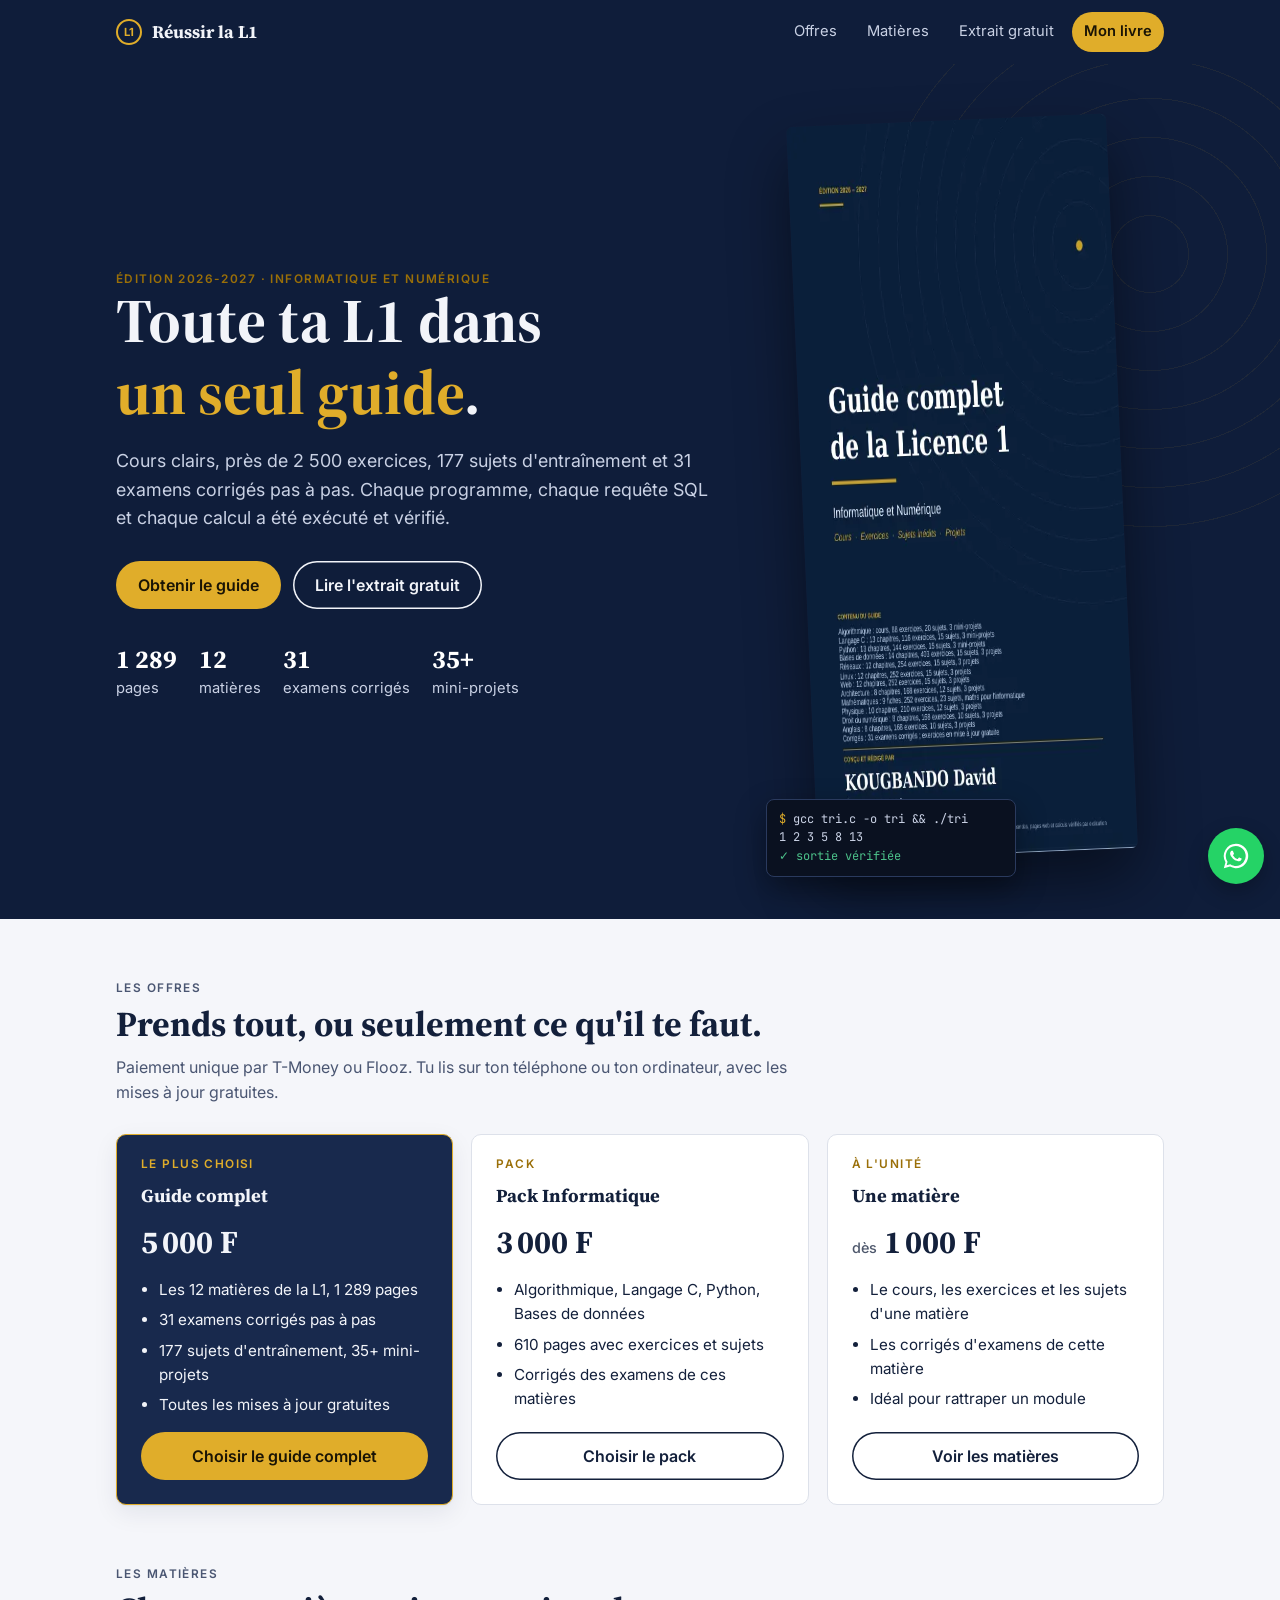
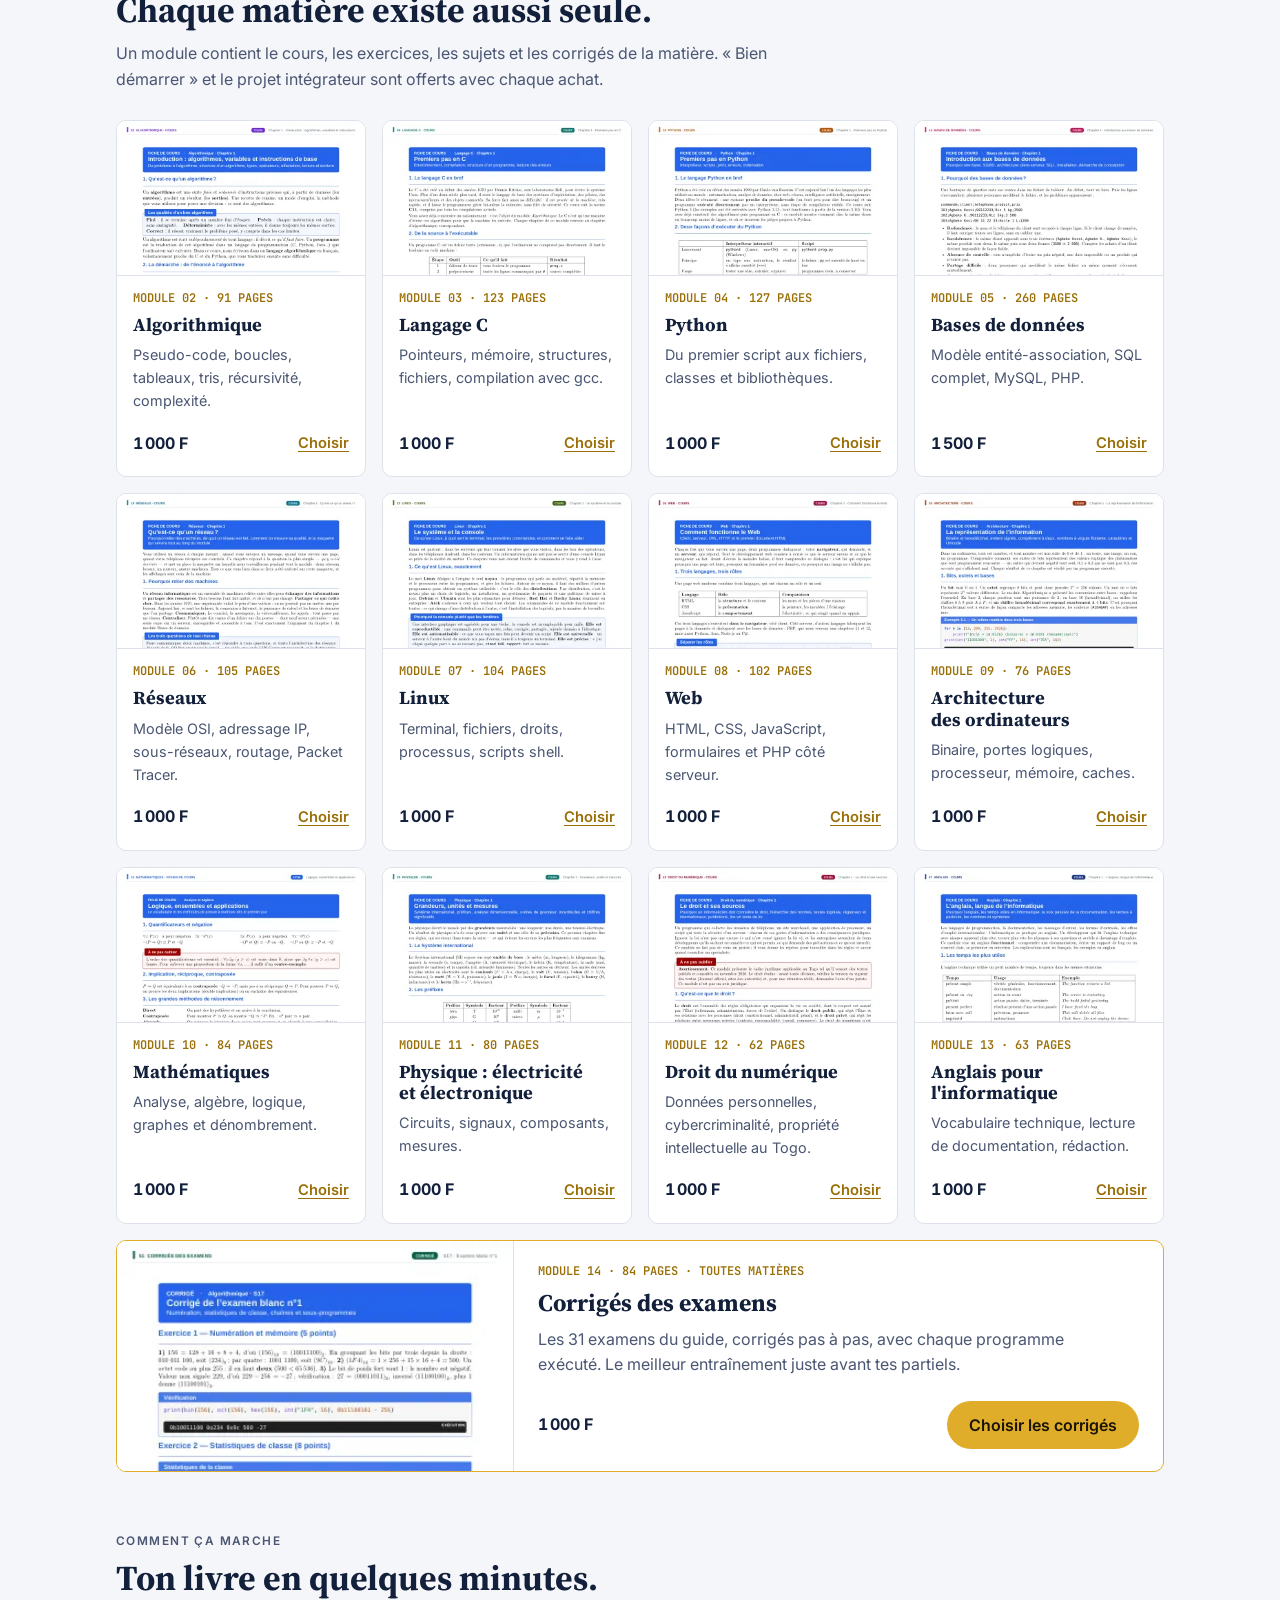
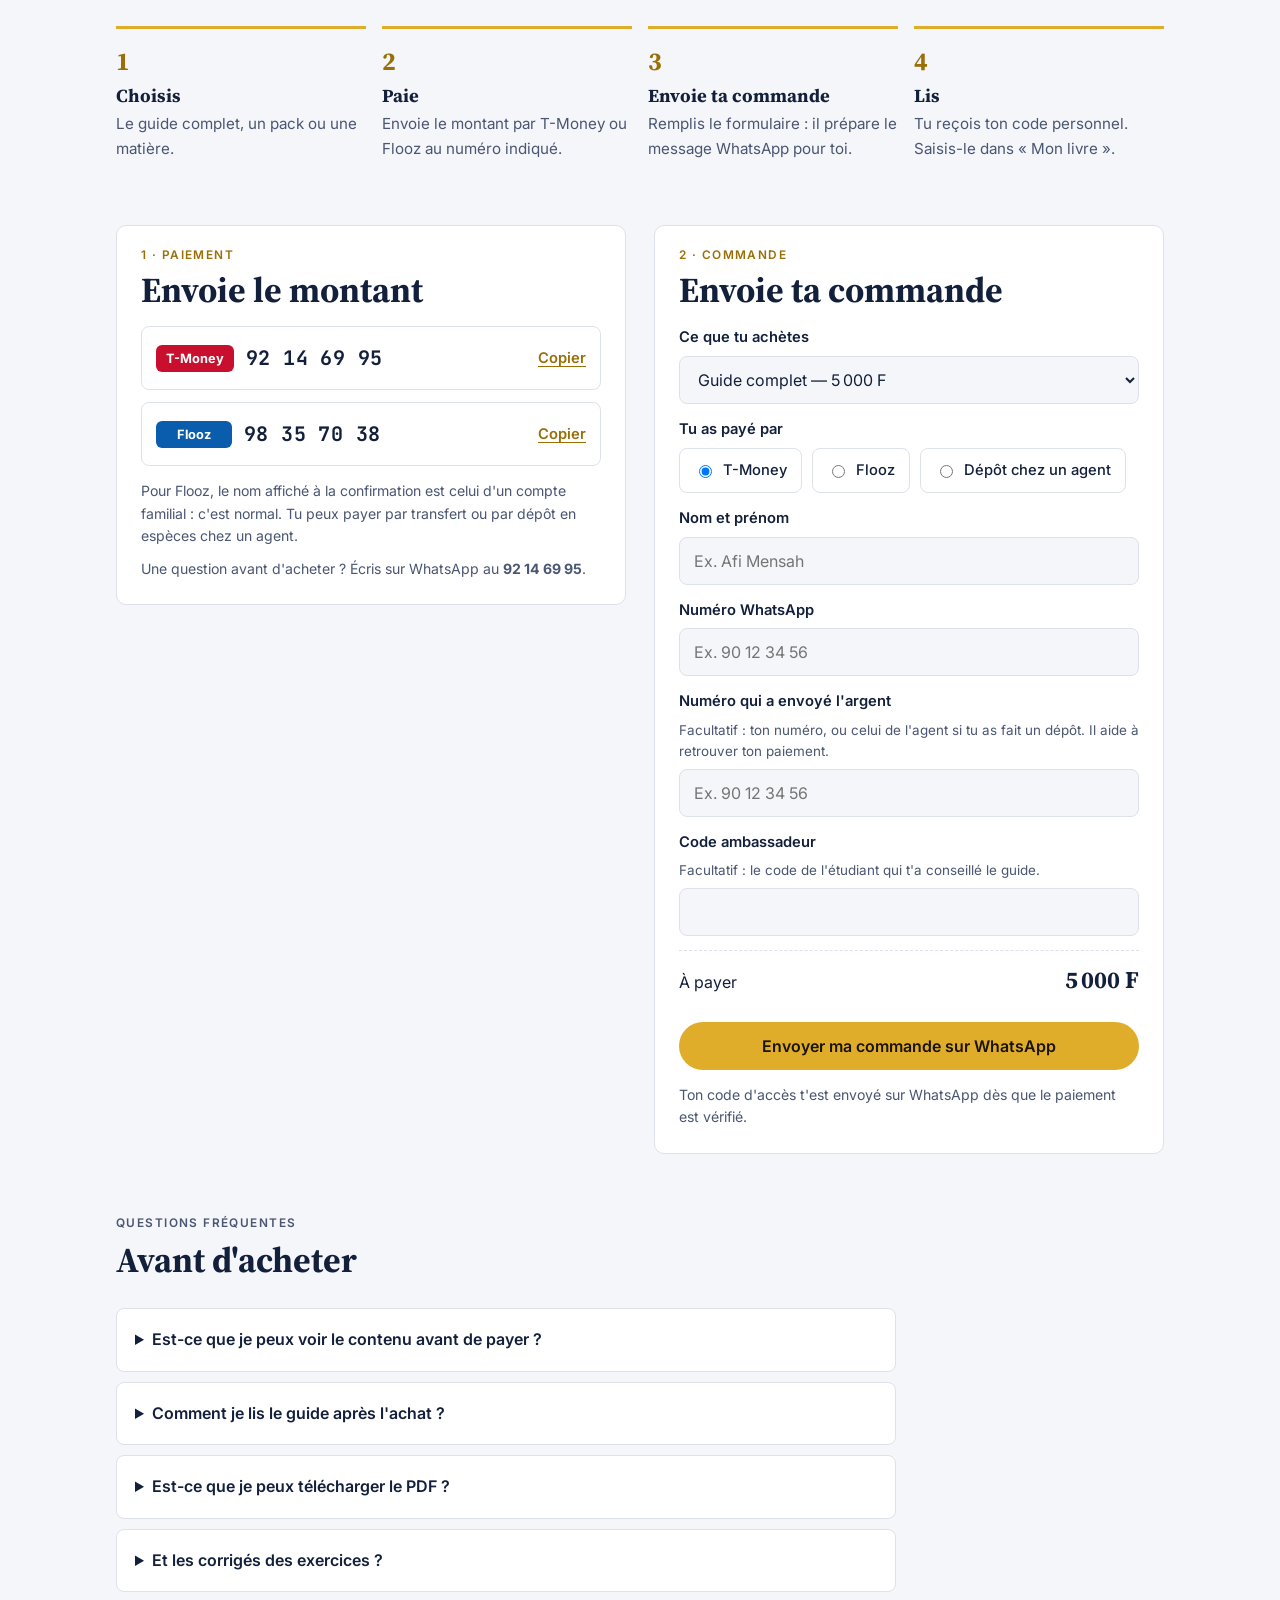
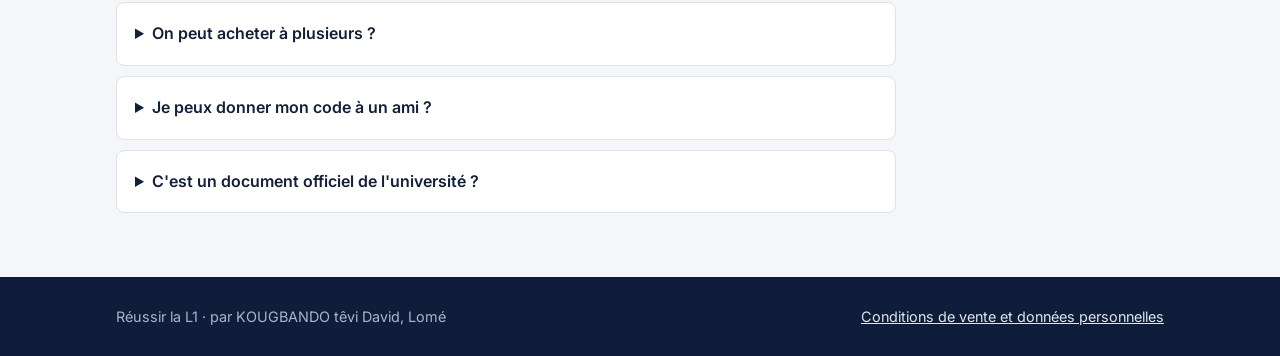
==== commit 12c8c88f: "Espace vendeur : catalogue, documents, infos du site ; couverture corrigée" ====
--- a/index.html
+++ b/index.html
@@ -28,6 +28,7 @@
   </div>
 </header>
 
+<div class="annonce" id="annonce" hidden><div class="enveloppe"><p></p></div></div>
 <main>
 <section class="heros">
   <div class="enveloppe">
@@ -80,6 +81,16 @@
   </div>
 </section>
 
+<section class="bloc" id="documents" style="padding-top:0" hidden>
+  <div class="enveloppe">
+    <div class="entete-bloc">
+      <p class="etiquette">Autres documents</p>
+      <h2>Pour aller plus loin.</h2>
+    </div>
+    <div class="rayon" id="liste-documents"></div>
+  </div>
+</section>
+
 <section class="bloc" style="padding-top:0">
   <div class="enveloppe">
     <div class="entete-bloc">
@@ -101,11 +112,11 @@
       <p class="etiquette">1 · Paiement</p>
       <h2 style="margin:8px 0 16px">Envoie le montant</h2>
       <div class="numeros">
-        <div class="numero"><span class="op tm">T-Money</span><b id="num-tm">92 14 69 95</b><button class="lien-btn" type="button" data-copie="num-tm">Copier</button></div>
-        <div class="numero"><span class="op fl">Flooz</span><b id="num-fl">98 35 70 38</b><button class="lien-btn" type="button" data-copie="num-fl">Copier</button></div>
+        <div class="numero"><span class="op tm">T-Money</span><b id="num-tm" data-cfg="tmoney">92 14 69 95</b><button class="lien-btn" type="button" data-copie="num-tm">Copier</button></div>
+        <div class="numero"><span class="op fl">Flooz</span><b id="num-fl" data-cfg="flooz">98 35 70 38</b><button class="lien-btn" type="button" data-copie="num-fl">Copier</button></div>
       </div>
       <p class="note" style="margin-top:14px">Pour Flooz, le nom affiché à la confirmation est celui d'un compte familial : c'est normal. Tu peux payer par transfert ou par dépôt en espèces chez un agent.</p>
-      <p class="note" style="margin-top:10px">Une question avant d'acheter ? Écris sur WhatsApp au <b>92 14 69 95</b>.</p>
+      <p class="note" style="margin-top:10px">Une question avant d'acheter ? Écris sur WhatsApp au <b data-cfg="whatsapp">92 14 69 95</b>.</p>
     </div>
 
     <div class="carte">
@@ -170,7 +181,7 @@
   </div>
 </footer>
 
-<a class="wa" id="wa-flottant" href="https://wa.me/22892146995" target="_blank" rel="noopener" aria-label="Écrire sur WhatsApp">
+<a class="wa" id="wa-flottant" data-cfg-wa href="https://wa.me/22892146995" target="_blank" rel="noopener" aria-label="Écrire sur WhatsApp">
   <svg viewBox="0 0 32 32" aria-hidden="true"><path fill="currentColor" d="M16 3a13 13 0 0 0-11.2 19.6L3 29l6.6-1.7A13 13 0 1 0 16 3zm0 23.6c-2 0-4-.6-5.7-1.6l-.4-.2-3.9 1 1-3.8-.3-.4A10.6 10.6 0 1 1 16 26.6zm5.8-7.9c-.3-.2-1.9-.9-2.2-1-.3-.1-.5-.2-.7.2l-1 1.2c-.2.2-.4.2-.7.1a8.7 8.7 0 0 1-4.3-3.8c-.3-.5.3-.5.9-1.6.1-.2 0-.4 0-.5l-1-2.4c-.3-.6-.5-.5-.7-.5h-.6c-.2 0-.5.1-.8.4-.3.3-1 1-1 2.5s1.1 2.9 1.2 3.1c.2.2 2.1 3.2 5.1 4.5 1.9.8 2.6.9 3.6.7.6-.1 1.9-.8 2.1-1.5.3-.7.3-1.3.2-1.5-.1-.1-.3-.2-.6-.4z"/></svg>
 </a>
 
--- a/assets/style.css
+++ b/assets/style.css
@@ -93,6 +93,10 @@
 .bouton.plein { width: 100%; }
 .bouton[disabled] { opacity: .55; cursor: not-allowed; transform: none; }
 
+/* Bandeau d'annonce (texte modifiable depuis l'espace vendeur) */
+.annonce { background: var(--or-vif); color: #1a1405; text-align: center; font-weight: 600; font-size: .95rem; }
+.annonce .enveloppe { padding-block: 10px; }
+
 /* Héros */
 .heros { background: var(--nuit); color: var(--sur-nuit); overflow: hidden; position: relative; }
 .heros::after {
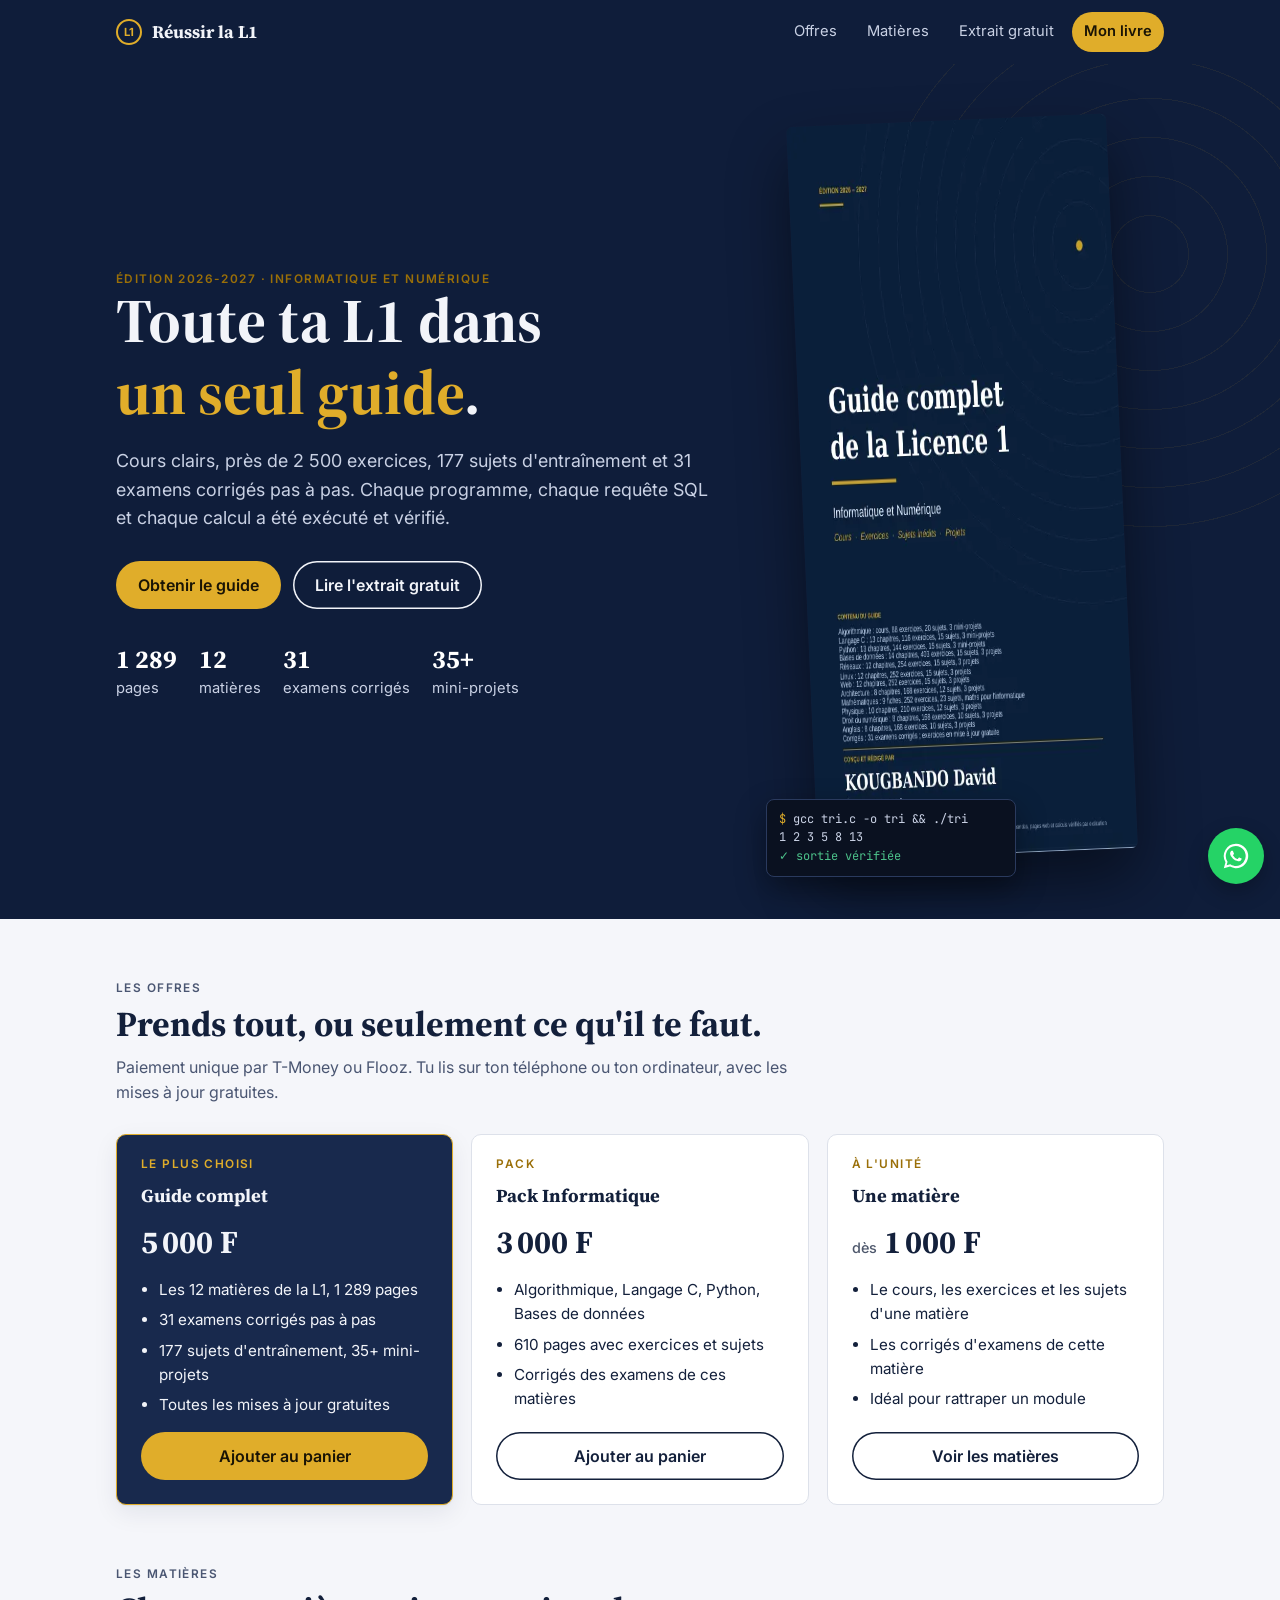
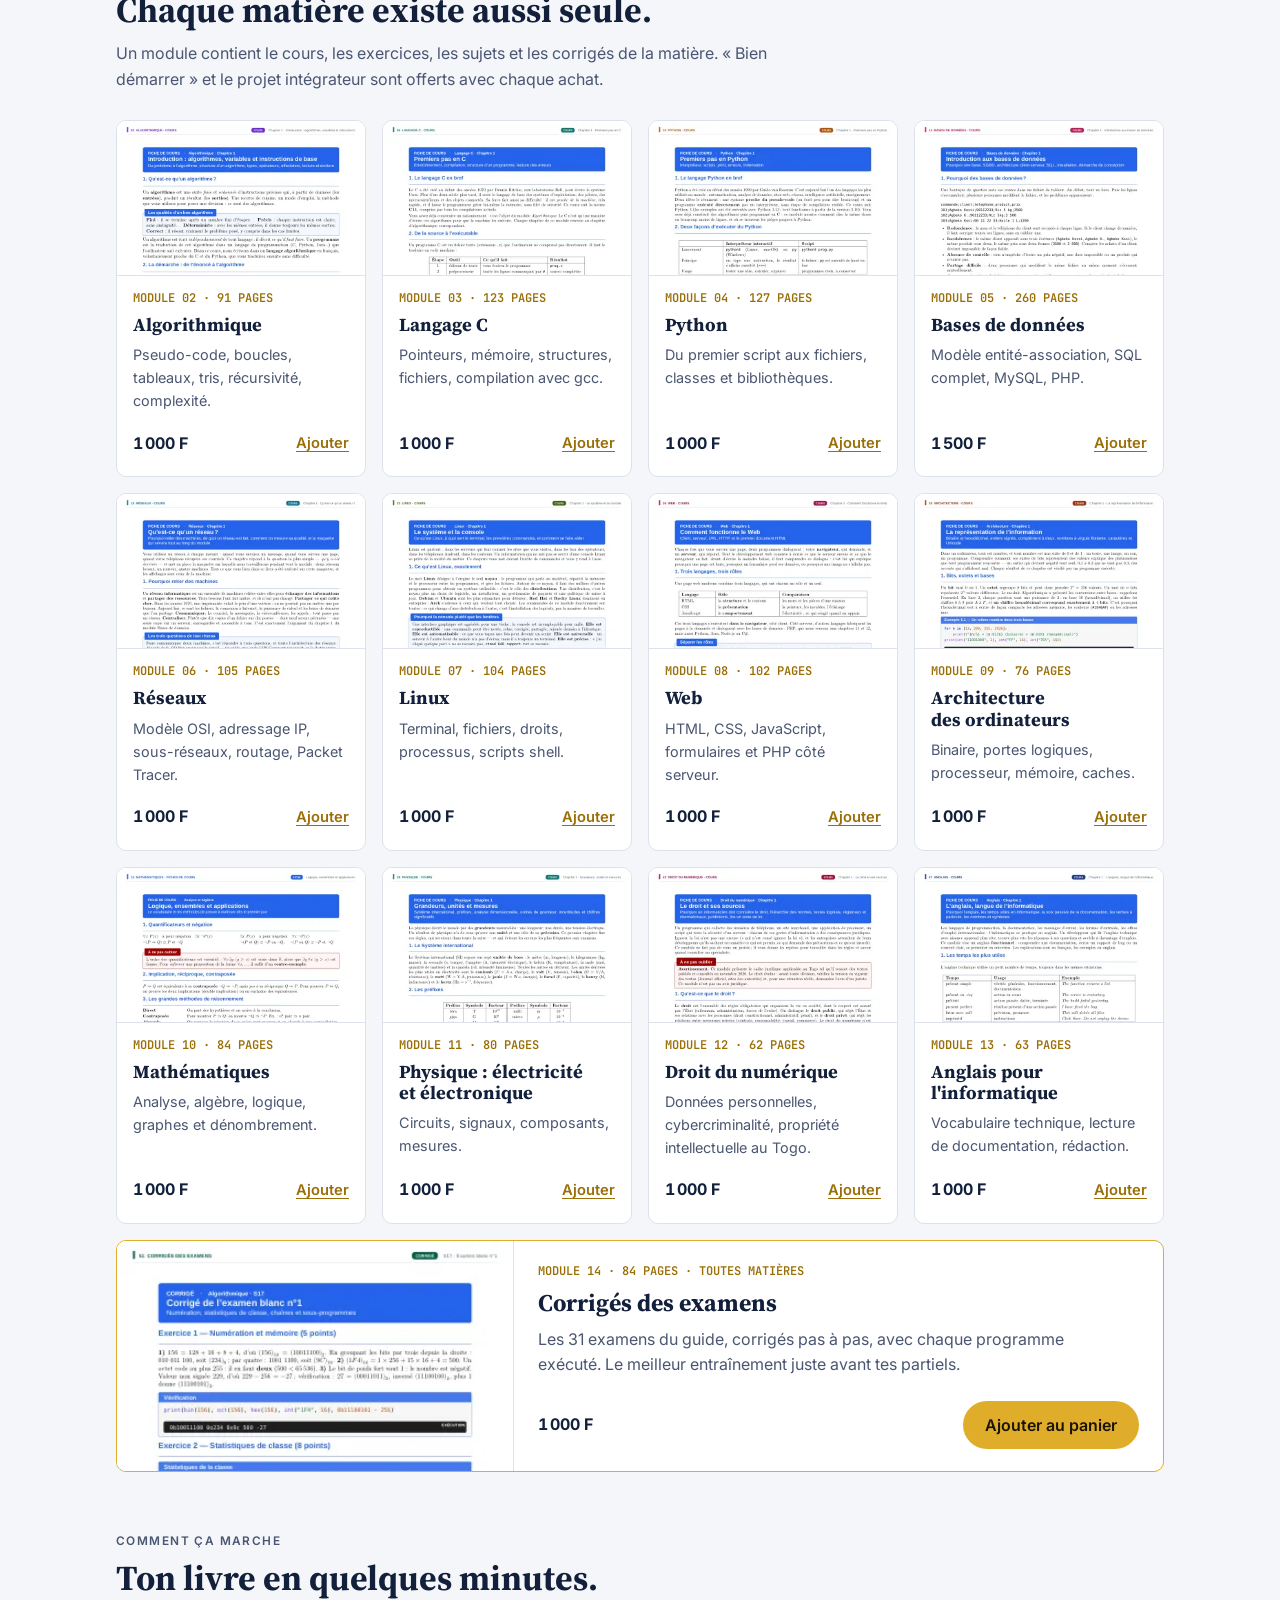
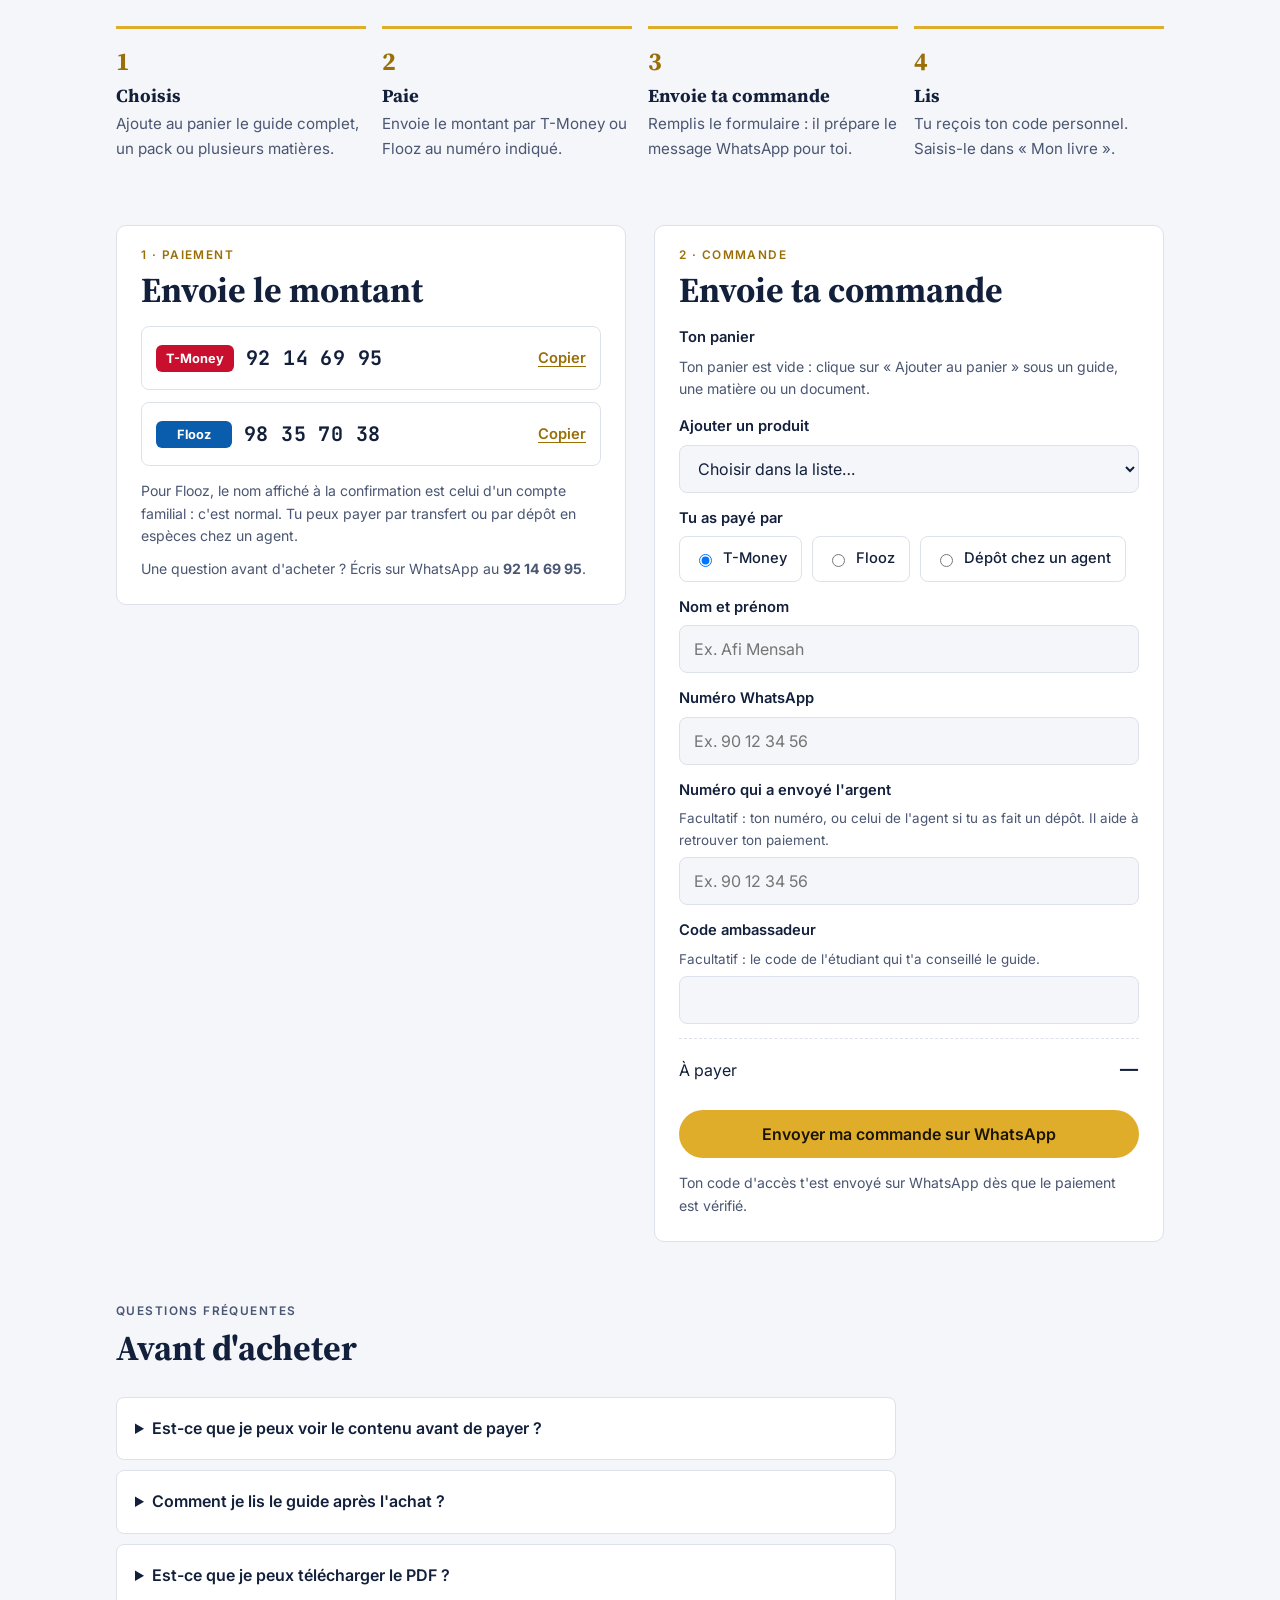
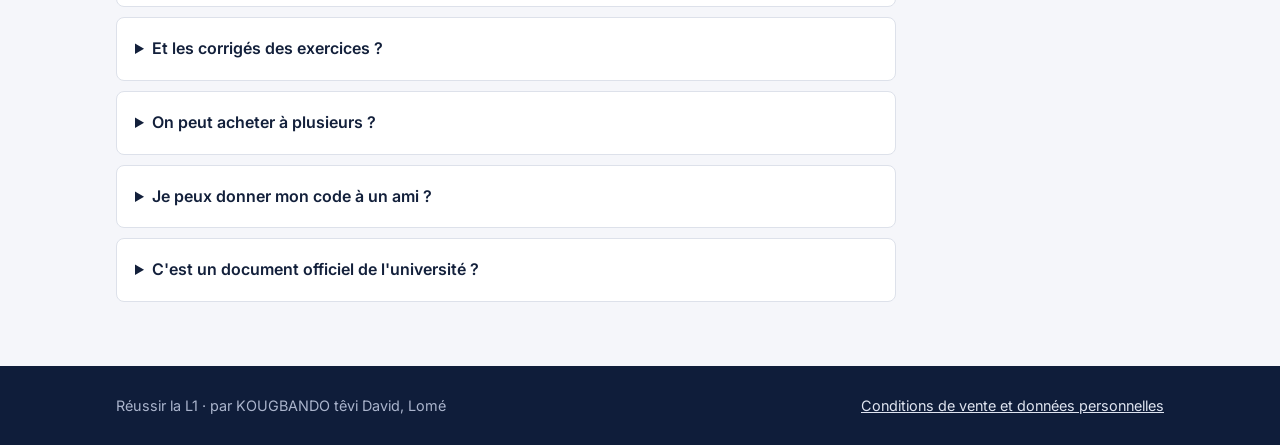
==== commit 9b2b4bbf: "Panier multi-produits et outils de lecture" ====
--- a/index.html
+++ b/index.html
@@ -23,6 +23,7 @@
       <a href="#offres" class="cache-mobile">Offres</a>
       <a href="#modules" class="cache-mobile">Matières</a>
       <a href="lire.html?extrait=1" class="cache-mobile">Extrait gratuit</a>
+      <a href="#commander" class="pastille-panier" id="pastille-panier" hidden>Panier <b id="nb-panier">0</b></a>
       <a href="lire.html" class="acces">Mon livre</a>
     </nav>
   </div>
@@ -98,7 +99,7 @@
       <h2>Ton livre en quelques minutes.</h2>
     </div>
     <div class="etapes">
-      <div class="etape"><h3>Choisis</h3><p>Le guide complet, un pack ou une matière.</p></div>
+      <div class="etape"><h3>Choisis</h3><p>Ajoute au panier le guide complet, un pack ou plusieurs matières.</p></div>
       <div class="etape"><h3>Paie</h3><p>Envoie le montant par T-Money ou Flooz au numéro indiqué.</p></div>
       <div class="etape"><h3>Envoie ta commande</h3><p>Remplis le formulaire : il prépare le message WhatsApp pour toi.</p></div>
       <div class="etape"><h3>Lis</h3><p>Tu reçois ton code personnel. Saisis-le dans « Mon livre ».</p></div>
@@ -123,8 +124,12 @@
       <p class="etiquette">2 · Commande</p>
       <h2 style="margin:8px 0 16px">Envoie ta commande</h2>
       <form class="grille" id="form-commande" novalidate>
-        <label for="c-produit">Ce que tu achètes
-          <select id="c-produit" name="produit" required></select>
+        <div>
+          <p class="label-panier">Ton panier</p>
+          <div class="panier-liste" id="panier-liste"></div>
+        </div>
+        <label for="c-produit">Ajouter un produit
+          <select id="c-produit" name="produit"></select>
         </label>
         <div>
           <p style="font-weight:600;font-size:.92rem;margin-bottom:6px">Tu as payé par</p>
--- a/assets/style.css
+++ b/assets/style.css
@@ -212,6 +212,18 @@
 .erreur { color: var(--alerte); font-size: .9rem; }
 .succes { color: var(--ok); font-size: .95rem; }
 
+/* Panier */
+.pastille-panier { background: rgba(255,255,255,.12); color: #fff !important; font-weight: 600; }
+.pastille-panier b { display: inline-grid; place-items: center; min-width: 22px; height: 22px; padding: 0 6px; margin-left: 4px; border-radius: 999px; background: var(--or-vif); color: #1a1405; font-size: .8rem; font-variant-numeric: tabular-nums; }
+.label-panier { font-weight: 600; font-size: .92rem; margin-bottom: 6px; }
+.panier-liste { display: grid; gap: 6px; }
+.article { display: flex; align-items: center; gap: 10px; padding: 10px 12px; border: 1.5px solid var(--ligne); border-radius: 8px; background: var(--papier); }
+.article span { flex: 1; min-width: 0; font-weight: 500; }
+.article b { font-variant-numeric: tabular-nums; white-space: nowrap; }
+.article button { background: none; border: 0; color: var(--alerte); font: 600 1rem var(--texte); cursor: pointer; padding: 4px 6px; border-radius: 6px; }
+.dans-panier { background: var(--ok) !important; color: #fff !important; box-shadow: none !important; }
+.lien-btn.dans-panier { background: none !important; color: var(--ok) !important; text-decoration: none; }
+
 /* FAQ */
 .faq { display: grid; gap: 10px; max-width: 780px; }
 .faq details { background: var(--carte); border: 1px solid var(--ligne); border-radius: 8px; padding: 4px 18px; }
